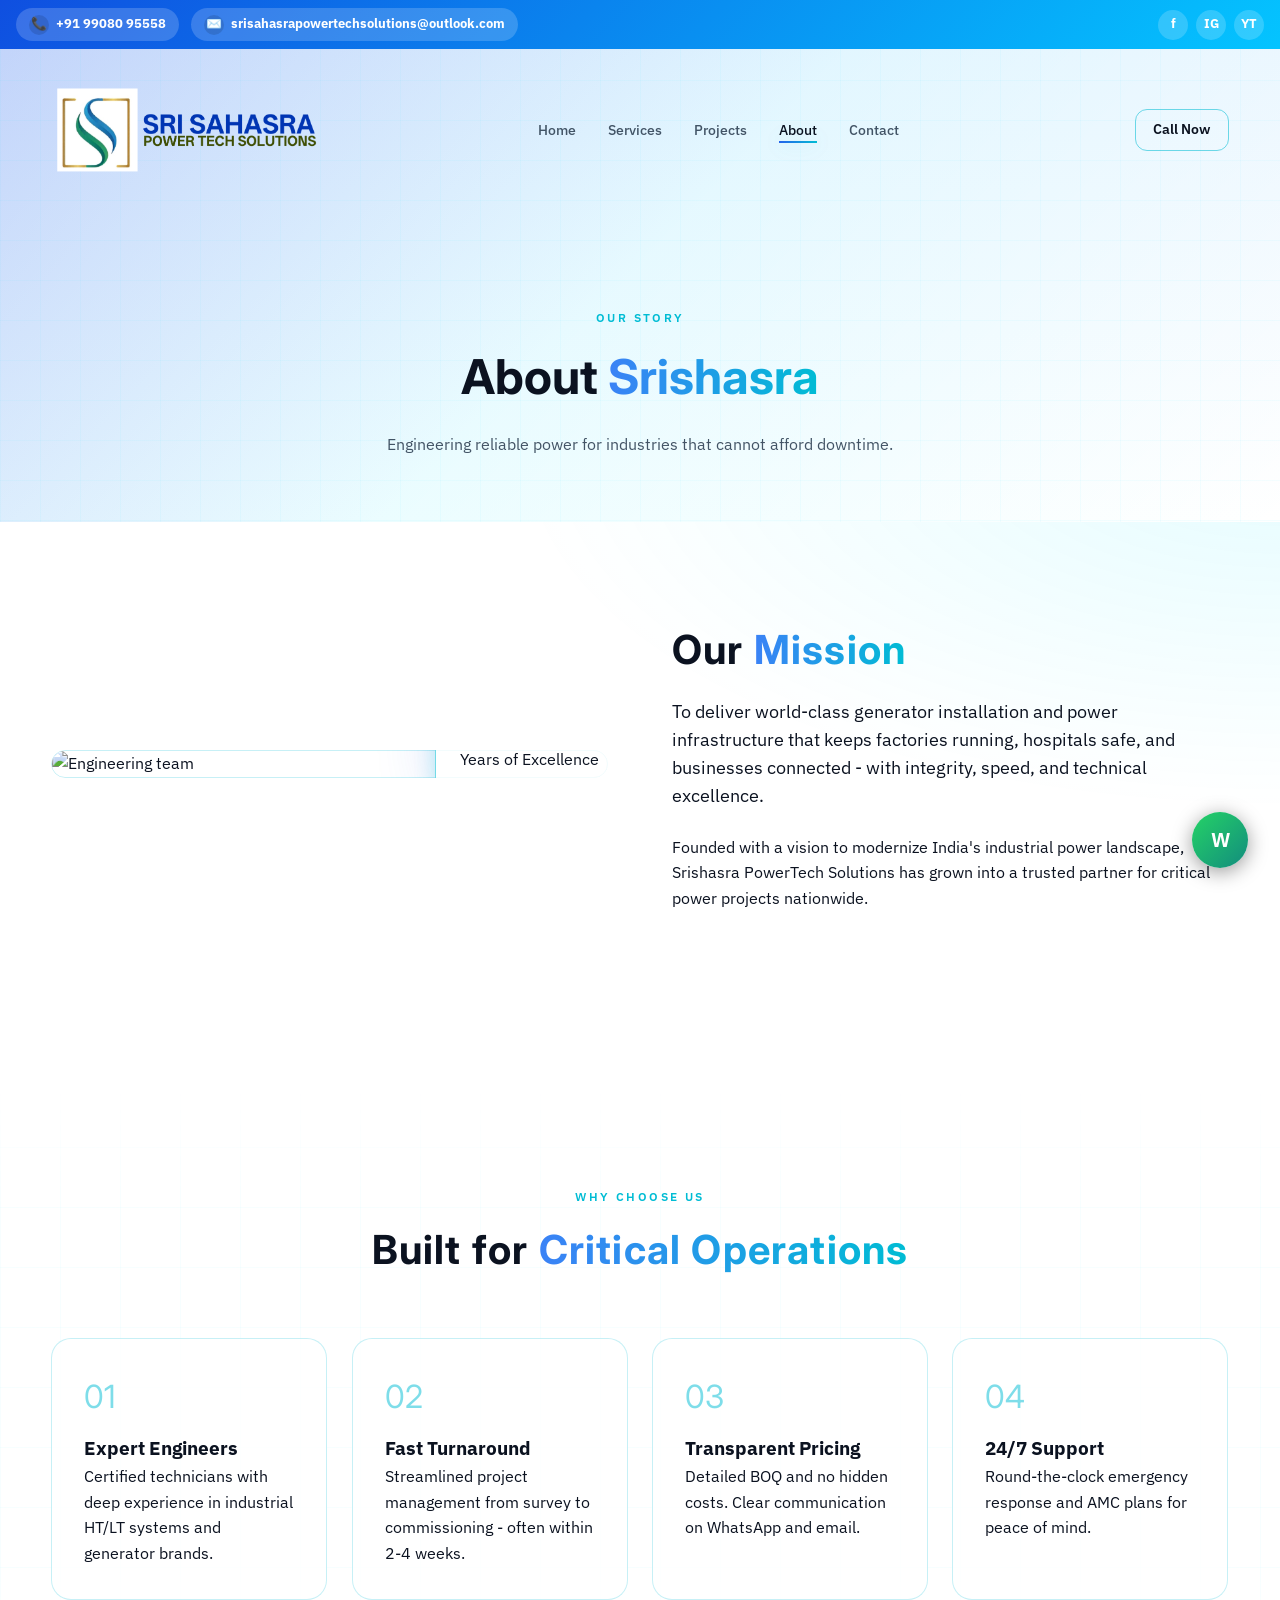
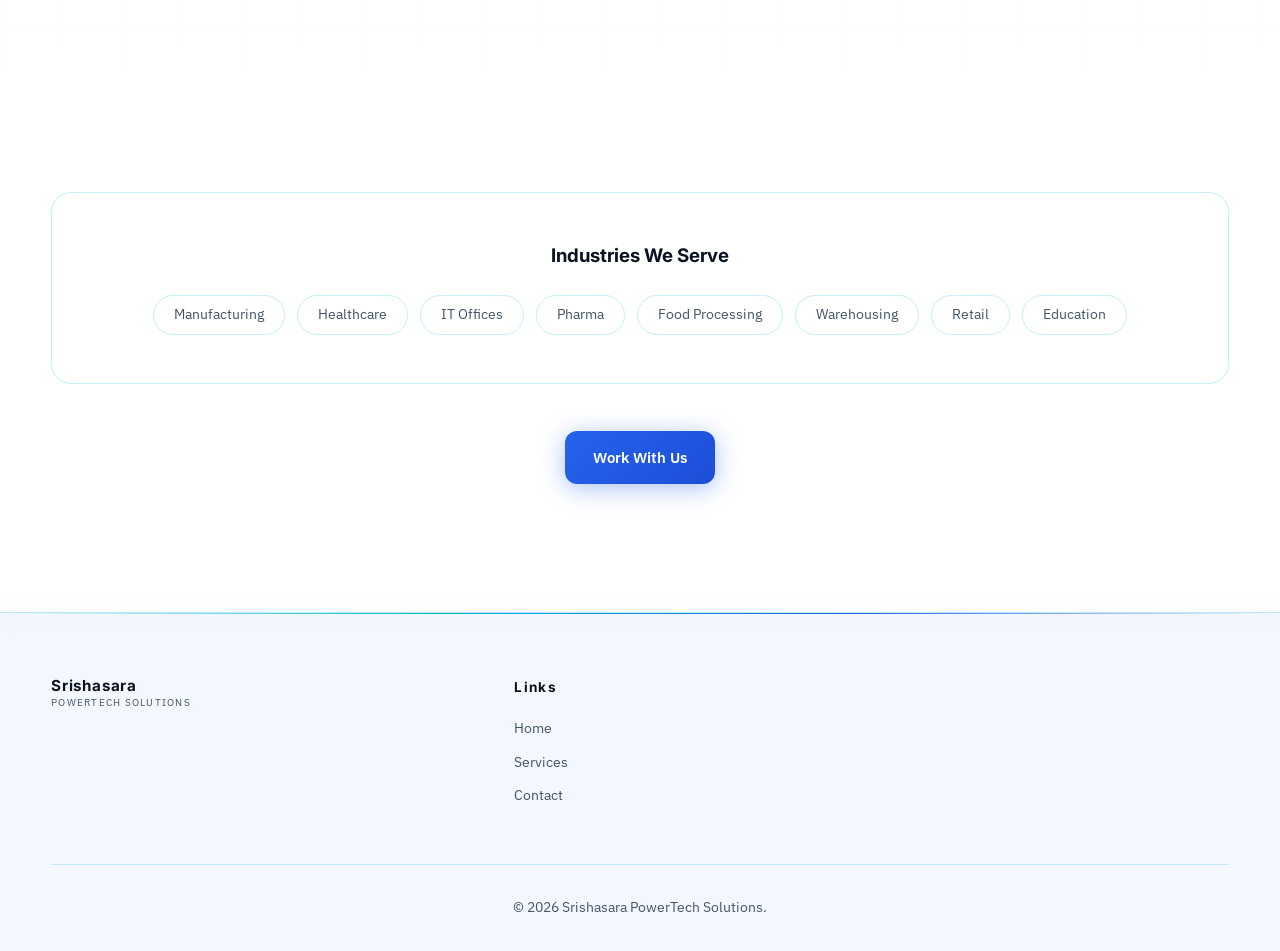
==== about.html @ 2b1eb5b2 "Add files via upload" ====
<!DOCTYPE html>
<html lang="en">
<head>
  <meta charset="UTF-8">
  <meta name="viewport" content="width=device-width, initial-scale=1.0">
  <meta name="description" content="About Srishasra PowerTech Solutions - mission, values, and 3+ years of industrial power expertise.">
  <title>About | Srishasra PowerTech Solutions</title>
  <link rel="preconnect" href="https://fonts.googleapis.com">
  <link rel="preconnect" href="https://fonts.gstatic.com" crossorigin>
  <link href="https://fonts.googleapis.com/css2?family=IBM+Plex+Sans:wght@300;400;500;600;700&family=Inter:wght@400;500;600;700;800&display=swap" rel="stylesheet">
  <link rel="stylesheet" href="css/styles.css?v=16">
</head>
<body>
  <div class="cursor-glow" aria-hidden="true"></div>
  <header class="header" id="header">
    <div class="header-top">
      <div class="header-top__contact">
        <a href="tel:+919908095558" class="header-top__pill"><span>📞</span>+91 99080 95558</a>
        <a href="mailto:srisahasrapowertechsolutions@outlook.com" class="header-top__pill"><span>✉️</span>srisahasrapowertechsolutions@outlook.com</a>
      </div>
      <div class="header-top__social">
        <a href="https://www.facebook.com/" target="_blank" rel="noopener" class="header-top__social-link">f</a>
        <a href="https://www.instagram.com/" target="_blank" rel="noopener" class="header-top__social-link">IG</a>
        <a href="https://www.youtube.com/" target="_blank" rel="noopener" class="header-top__social-link">YT</a>
      </div>
    </div>
    <div class="container header__inner">
      <a href="index.html" class="logo logo--animated" aria-label="Sri Sahasra Power Tech Solutions">
        <span class="logo__glow-ring" aria-hidden="true"></span>
        <span class="logo__shine" aria-hidden="true"></span>
        <img src="asserts/logo1.png" alt="Sri Sahasra Power Tech Solutions" class="logo__brand-img" width="520" height="150">
      </a>
      <nav class="nav" id="nav">
        <ul class="nav__list">
          <li><a href="index.html" class="nav__link">Home</a></li>
          <li><a href="services.html" class="nav__link">Services</a></li>
          <li><a href="projects.html" class="nav__link">Projects</a></li>
          <li><a href="about.html" class="nav__link active">About</a></li>
          <li><a href="contact.html" class="nav__link">Contact</a></li>
        </ul>
      </nav>
      <a href="tel:+919908095558" class="btn btn--sm btn--outline header__cta">Call Now</a>
      <button class="hamburger" id="hamburger" aria-label="Toggle menu"><span></span><span></span><span></span></button>
    </div>
  </header>

  <main>
    <section class="page-hero">
      <div class="page-hero__bg"></div>
      <div class="container page-hero__content">
        <span class="section__label reveal-up">Our Story</span>
        <h1 class="page-hero__title reveal-up">About <span class="gradient-text">Srishasra</span></h1>
        <p class="page-hero__desc reveal-up">Engineering reliable power for industries that cannot afford downtime.</p>
      </div>
    </section>

    <section class="section">
      <div class="container about-split">
        <div class="about-split__visual reveal-left">
          <img src="https://images.unsplash.com/photo-1581092160562-40aa08e78837?w=900&q=80" alt="Engineering team" loading="lazy">
          <div class="about-split__badge"><span class="about-split__badge-num">3+</span><span>Years of Excellence</span></div>
        </div>
        <div class="about-split__content reveal-right">
          <h2 class="section__title">Our <span class="gradient-text">Mission</span></h2>
          <p class="about-split__mission">To deliver world-class generator installation and power infrastructure that keeps factories running, hospitals safe, and businesses connected - with integrity, speed, and technical excellence.</p>
          <p>Founded with a vision to modernize India's industrial power landscape, Srishasra PowerTech Solutions has grown into a trusted partner for critical power projects nationwide.</p>
        </div>
      </div>
    </section>

    <section class="section section--why">
      <div class="section__grid-bg" aria-hidden="true"></div>
      <div class="container">
        <div class="section__header reveal-up">
          <span class="section__label">Why Choose Us</span>
          <h2 class="section__title">Built for <span class="gradient-text">Critical Operations</span></h2>
        </div>
        <div class="why-grid">
          <div class="why-card reveal-up"><span class="why-card__num">01</span><h3>Expert Engineers</h3><p>Certified technicians with deep experience in industrial HT/LT systems and generator brands.</p></div>
          <div class="why-card reveal-up"><span class="why-card__num">02</span><h3>Fast Turnaround</h3><p>Streamlined project management from survey to commissioning - often within 2-4 weeks.</p></div>
          <div class="why-card reveal-up"><span class="why-card__num">03</span><h3>Transparent Pricing</h3><p>Detailed BOQ and no hidden costs. Clear communication on WhatsApp and email.</p></div>
          <div class="why-card reveal-up"><span class="why-card__num">04</span><h3>24/7 Support</h3><p>Round-the-clock emergency response and AMC plans for peace of mind.</p></div>
        </div>
      </div>
    </section>

    <!-- <section class="section section--timeline">
      <div class="container">
        <div class="section__header reveal-up">
          <span class="section__label">Journey</span>
          <h2 class="section__title">Our <span class="gradient-text">Timeline</span></h2>
        </div>
        <div class="timeline">
          <div class="timeline__item reveal-up"><span class="timeline__year">2011</span><p>Company founded - first industrial generator installations in South India.</p></div>
          <div class="timeline__item reveal-up"><span class="timeline__year">2016</span><p>Expanded to hospital and healthcare critical power specialization.</p></div>
          <div class="timeline__item reveal-up"><span class="timeline__year">2020</span><p>15+ projects milestone. Launched 24/7 emergency power division.</p></div>
          <div class="timeline__item reveal-up"><span class="timeline__year">2026</span><p>Pan-India operations serving factories, hospitals, offices, and data centers.</p></div>
        </div>
      </div>
    </section> -->

    <section class="section">
      <div class="container">
        <div class="industries reveal-up">
          <h3>Industries We Serve</h3>
          <div class="industries__tags">
            <span>Manufacturing</span><span>Healthcare</span><span>IT Offices</span><span>Pharma</span><span>Food Processing</span><span>Warehousing</span><span>Retail</span><span>Education</span>
          </div>
        </div>
        <div class="section__cta reveal-up">
          <a href="contact.html" class="btn btn--primary">Work With Us</a>
        </div>
      </div>
    </section>
  </main>

  <footer class="footer">
    <div class="footer__glow" aria-hidden="true"></div>
    <div class="container">
      <div class="footer__grid">
        <div class="footer__brand"><a href="index.html" class="logo logo--footer"><span class="logo__text"><strong>Srishasara</strong><small>PowerTech Solutions</small></span></a></div>
        <div class="footer__col"><h4>Links</h4><ul><li><a href="index.html">Home</a></li><li><a href="services.html">Services</a></li><li><a href="contact.html">Contact</a></li></ul></div>
      </div>
      <div class="footer__bottom"><p>&copy; 2026 Srishasara PowerTech Solutions.</p></div>
    </div>
  </footer>
  <a href="https://wa.me/919908095558" class="fab fab--whatsapp" target="_blank" rel="noopener" aria-label="WhatsApp">W</a>
  <script src="https://cdnjs.cloudflare.com/ajax/libs/gsap/3.12.5/gsap.min.js"></script>
  <script src="https://cdnjs.cloudflare.com/ajax/libs/gsap/3.12.5/ScrollTrigger.min.js"></script>
  <script src="js/main.js?v=10"></script>
</body>
</html>
---- css/styles.css ----
/* Srishasara PowerTech Solutions — Premium Futuristic Theme */

:root {
  --bg-deep: #ffffff;
  --bg-primary: #f4f7ff;
  --bg-card: rgba(255, 255, 255, 0.78);
  --bg-card-hover: rgba(255, 255, 255, 0.98);
  --navy: #eef2ff;
  --electric: #2563eb;
  --electric-bright: #3b82f6;
  --cyan: #00bcd4;
  --cyan-dim: rgba(0, 188, 212, 0.35);
  --neon-glow: 0 0 20px rgba(0, 188, 212, 0.25), 0 0 60px rgba(37, 99, 235, 0.18);
  --text: #0b1220;
  --text-muted: #425466;
  --metallic: #475569;
  --border: rgba(0, 188, 212, 0.22);
  --border-hover: rgba(0, 188, 212, 0.55);
  --gradient-hero: linear-gradient(135deg, rgba(37, 99, 235, 0.25) 0%, rgba(0, 229, 255, 0.08) 50%, transparent 100%);
  --font-heading: 'Inter', sans-serif;
  --font-body: 'IBM Plex Sans', sans-serif;
  --header-h: 160px;
  --header-total-h: 240px;
  --radius: 12px;
  --radius-lg: 20px;
  --transition: 0.35s cubic-bezier(0.4, 0, 0.2, 1);
  --container: min(1200px, 92vw);
}

*, *::before, *::after { box-sizing: border-box; margin: 0; padding: 0; }

html {
  scroll-behavior: smooth;
  scroll-padding-top: calc(var(--header-total-h) + 0.5rem);
  -webkit-text-size-adjust: 100%;
}

body {
  font-family: var(--font-body);
  background: var(--bg-deep);
  color: var(--text);
  line-height: 1.6;
  overflow-x: hidden;
  -webkit-font-smoothing: antialiased;
  padding-left: env(safe-area-inset-left);
  padding-right: env(safe-area-inset-right);
}

body::before {
  content: '';
  position: fixed;
  inset: 0;
  background:
    radial-gradient(ellipse 80% 50% at 50% -20%, rgba(37, 99, 235, 0.2), transparent),
    radial-gradient(ellipse 60% 40% at 100% 50%, rgba(0, 229, 255, 0.1), transparent);
  pointer-events: none;
  z-index: 0;
}

img { max-width: 100%; height: auto; display: block; }
a { color: var(--cyan); text-decoration: none; transition: color var(--transition); }
a:hover { color: var(--text); }
ul { list-style: none; }

.container {
  width: var(--container);
  margin-inline: auto;
  position: relative;
  z-index: 1;
}

.gradient-text {
  background: linear-gradient(90deg, var(--electric-bright), var(--cyan));
  -webkit-background-clip: text;
  -webkit-text-fill-color: transparent;
  background-clip: text;
}

/* Buttons */
.btn {
  display: inline-flex;
  align-items: center;
  justify-content: center;
  gap: 0.5rem;
  padding: 0.9rem 1.75rem;
  font-family: var(--font-body);
  font-weight: 600;
  font-size: 0.95rem;
  border-radius: var(--radius);
  border: none;
  cursor: pointer;
  transition: transform var(--transition), box-shadow var(--transition), background var(--transition);
}

.btn--primary {
  background: linear-gradient(135deg, var(--electric), #1d4ed8);
  color: #fff;
  box-shadow: 0 4px 24px rgba(37, 99, 235, 0.4);
}

.btn--primary:hover {
  transform: translateY(-2px);
  box-shadow: 0 8px 32px rgba(37, 99, 235, 0.55), 0 0 20px rgba(0, 229, 255, 0.2);
  color: #fff;
}

.btn--outline {
  background: transparent;
  color: var(--text);
  border: 1px solid var(--border-hover);
}

.btn--outline:hover {
  background: rgba(0, 229, 255, 0.08);
  border-color: var(--cyan);
  color: var(--cyan);
}

.btn--whatsapp {
  background: linear-gradient(135deg, #25d366, #128c7e);
  color: #fff;
}

.btn--whatsapp:hover { transform: translateY(-2px); color: #fff; box-shadow: 0 8px 28px rgba(37, 211, 102, 0.35); }

.btn--sm { padding: 0.55rem 1.1rem; font-size: 0.85rem; }
.btn--full { width: 100%; }

/* Header */
.header {
  position: fixed;
  top: 0;
  left: 0;
  right: 0;
  z-index: 1000;
  width: 100%;
  height: auto;
  min-height: var(--header-h);
  background: transparent;
  backdrop-filter: none;
  border-bottom: none;
  transition: background var(--transition), backdrop-filter var(--transition), box-shadow var(--transition), border-color var(--transition);
}

.header.scrolled {
  background: rgba(255, 255, 255, 0.88);
  backdrop-filter: blur(20px);
  border-bottom: 1px solid rgba(2, 6, 23, 0.08);
  box-shadow: 0 16px 45px rgba(2, 6, 23, 0.10);
}

.header__inner {
  display: flex;
  align-items: center;
  justify-content: space-between;
  height: 100%;
}

.logo {
  display: flex;
  align-items: center;
  gap: 0.75rem;
  color: var(--text);
}

.logo:hover { color: var(--text); }

.header .logo {
  gap: 0;
  flex-shrink: 0;
}

.logo--animated {
  position: relative;
  display: inline-flex;
  align-items: center;
  overflow: visible;
  text-decoration: none;
}

.logo__brand-img {
  position: relative;
  z-index: 2;
  display: block;
  height: 150px;
  width: auto;
  max-width: min(520px, 62vw);
  object-fit: contain;
  transform-origin: left center;
  will-change: transform, opacity, filter;
  transition: transform 0.35s ease, filter 0.35s ease;
}

.logo__glow-ring {
  position: absolute;
  left: 14px;
  top: 50%;
  width: 118px;
  height: 118px;
  transform: translateY(-50%);
  border-radius: 12px;
  background: radial-gradient(circle, rgba(0, 229, 255, 0.22), transparent 70%);
  opacity: 0;
  z-index: 0;
  animation: logo-glow-pulse 3s ease-in-out 1s infinite;
}

.logo__shine {
  position: absolute;
  inset: 0;
  z-index: 3;
  background: linear-gradient(
    105deg,
    transparent 35%,
    rgba(255, 255, 255, 0.45) 50%,
    transparent 65%
  );
  transform: translateX(-130%);
  pointer-events: none;
  mix-blend-mode: screen;
  animation: logo-shine-sweep 4.5s ease-in-out 1.4s infinite;
}

.logo--animated:hover .logo__brand-img {
  transform: scale(1.03);
  filter: drop-shadow(0 0 14px rgba(0, 229, 255, 0.35));
}

.logo--animated.logo--entered .logo__glow-ring {
  opacity: 1;
}

@keyframes logo-glow-pulse {
  0%, 100% { opacity: 0.35; transform: translateY(-50%) scale(1); }
  50% { opacity: 0.75; transform: translateY(-50%) scale(1.08); }
}

@keyframes logo-shine-sweep {
  0%, 72%, 100% { transform: translateX(-130%); opacity: 0; }
  10% { opacity: 1; }
  38% { transform: translateX(130%); opacity: 0; }
}

@media (prefers-reduced-motion: reduce) {
  .logo__glow-ring,
  .logo__shine { animation: none; }
  .logo--animated:hover .logo__brand-img { transform: none; }
}


.logo__text {
  display: flex;
  flex-direction: column;
  line-height: 1.2;
}

.logo__text strong {
  font-family: var(--font-heading);
  font-size: 0.95rem;
  letter-spacing: 0.05em;
}

.logo__text small {
  font-size: 0.65rem;
  color: var(--text-muted);
  letter-spacing: 0.12em;
  text-transform: uppercase;
}

.nav__list {
  display: flex;
  gap: 2rem;
}

.nav__link {
  color: var(--text-muted);
  font-size: 0.9rem;
  font-weight: 500;
  position: relative;
  padding: 0.25rem 0;
}

.nav__link::after {
  content: '';
  position: absolute;
  bottom: 0;
  left: 0;
  width: 0;
  height: 2px;
  background: linear-gradient(90deg, var(--electric), var(--cyan));
  transition: width var(--transition);
  box-shadow: var(--neon-glow);
}

.nav__link:hover,
.nav__link.active { color: var(--text); }

.nav__link:hover::after,
.nav__link.active::after { width: 100%; }

.header-top {
  display: flex;
  align-items: center;
  justify-content: space-between;
  flex-wrap: wrap;
  gap: 0.5rem;
  padding: 0.5rem 1rem;
  margin-bottom: 0.35rem;
  background: linear-gradient(135deg, #0f4fe0, #04c4ff);
  color: #fff;
}

.header-top__contact {
  display: flex;
  flex-wrap: wrap;
  gap: 0.75rem;
}

.header-top__pill {
  display: inline-flex;
  align-items: center;
  gap: 0.45rem;
  padding: 0.4rem 0.8rem;
  border-radius: 999px;
  background: rgba(255, 255, 255, 0.18);
  color: #fff;
  font-size: 0.8rem;
  font-weight: 700;
  text-decoration: none;
}

.header-top__pill:hover {
  background: rgba(255, 255, 255, 0.28);
}

.header-top__pill span {
  display: inline-flex;
  width: 20px;
  height: 20px;
  align-items: center;
  justify-content: center;
  border-radius: 50%;
  background: rgba(0, 0, 0, 0.12);
}

.header-top__social {
  display: flex;
  align-items: center;
  gap: 0.5rem;
}

.header-top__social-link {
  width: 30px;
  height: 30px;
  display: inline-flex;
  align-items: center;
  justify-content: center;
  border-radius: 50%;
  background: rgba(255, 255, 255, 0.18);
  color: #fff;
  font-size: 0.8rem;
  font-weight: 700;
  text-decoration: none;
  transition: background var(--transition), transform var(--transition);
}

.header-top__social-link:hover {
  background: rgba(0, 0, 0, 0.18);
  transform: translateY(-1px);
}

.header__cta { margin-left: 1rem; }

.hamburger {
  display: none;
  flex-direction: column;
  gap: 6px;
  background: none;
  border: none;
  cursor: pointer;
  padding: 8px;
  z-index: 1001;
}

.hamburger span {
  display: block;
  width: 26px;
  height: 2px;
  background: var(--cyan);
  transition: transform var(--transition), opacity var(--transition);
  box-shadow: 0 0 6px var(--cyan-dim);
}

.hamburger.active span:nth-child(1) { transform: translateY(8px) rotate(45deg); }
.hamburger.active span:nth-child(2) { opacity: 0; }
.hamburger.active span:nth-child(3) { transform: translateY(-8px) rotate(-45deg); }

/* Hero */
.hero {
  position: relative;
  min-height: 100vh;
  display: flex;
  align-items: center;
  padding: calc(var(--header-total-h) + 1.5rem) 0 4rem;
  overflow: hidden;
}

/* Auto-scrolling background slides */
.hero__bg-slider {
  position: absolute;
  inset: 0;
  z-index: 0;
}

.hero__bg-slide {
  position: absolute;
  inset: 0;
  z-index: 0;
  opacity: 0;
  transform: scale(1.05);
  transition: opacity 1s ease, transform 5s ease;
  pointer-events: none;
}

.hero__bg-slide__img {
  width: 100%;
  height: 100%;
  object-fit: cover;
  display: block;
  filter: grayscale(12%) contrast(0.95) saturate(0.92);
}

.hero__bg-slide.is-active {
  opacity: 1;
  z-index: 1;
  transform: scale(1);
}

.hero__overlay {
  position: absolute;
  inset: 0;
  z-index: 1;
  background:
    linear-gradient(105deg, rgba(4, 8, 14, 0.88) 0%, rgba(4, 8, 14, 0.65) 50%, rgba(4, 8, 14, 0.75) 100%),
    linear-gradient(to top, rgba(4, 8, 14, 0.85), transparent 40%);
  pointer-events: none;
}

.hero__grid {
  position: absolute;
  inset: 0;
  width: 100%;
  height: 100%;
  opacity: 0.35;
  z-index: 2;
}

.hero__particles {
  position: absolute;
  inset: 0;
  z-index: 2;
  pointer-events: none;
}

.hero__particle {
  position: absolute;
  width: 4px;
  height: 4px;
  background: var(--cyan);
  border-radius: 50%;
  box-shadow: 0 0 10px var(--cyan);
  opacity: 0.6;
}

.hero__glow {
  position: absolute;
  border-radius: 50%;
  filter: blur(100px);
  z-index: 2;
  pointer-events: none;
}

.hero__glow--1 {
  width: 500px;
  height: 500px;
  top: -10%;
  right: -5%;
  background: rgba(37, 99, 235, 0.25);
}

.hero__glow--2 {
  width: 400px;
  height: 400px;
  bottom: 10%;
  left: -10%;
  background: rgba(0, 229, 255, 0.12);
}

.hero__content {
  position: relative;
  z-index: 5;
  width: 100%;
  max-width: 640px;
  display: flex;
  flex-direction: column;
  align-items: flex-start;
  gap: 1.5rem;
  padding: 1.75rem 2rem;
  border-radius: 16px;
  background: linear-gradient(135deg, rgba(2, 6, 14, 0.82), rgba(4, 10, 22, 0.68));
  border: 1px solid rgba(255, 255, 255, 0.08);
  box-shadow: 0 12px 40px rgba(0, 0, 0, 0.35);
}

.hero__badge {
  display: inline-block;
  max-width: 100%;
  padding: 0.45rem 1rem;
  font-size: 0.75rem;
  font-weight: 600;
  letter-spacing: 0.12em;
  text-transform: uppercase;
  color: var(--cyan);
  border: 1px solid var(--border);
  border-radius: 100px;
  margin: 0;
  background: rgba(0, 229, 255, 0.08);
  line-height: 1.4;
  word-break: break-word;
}

.hero__title {
  font-family: var(--font-heading);
  font-size: clamp(2rem, 5vw, 3.25rem);
  font-weight: 700;
  line-height: 1.3;
  margin: 0;
  letter-spacing: 0.02em;
  color: #f8fbff;
  text-shadow: 0 8px 28px rgba(0, 0, 0, 0.32);
}

.hero__title .line {
  display: block;
  margin-bottom: 0.35rem;
}

.hero__title .line:last-child {
  margin-bottom: 0;
}

.hero__subtitle {
  font-size: 1.05rem;
  color: rgba(240, 244, 252, 0.88);
  max-width: 520px;
  margin: 0;
  line-height: 1.65;
}

.hero__actions {
  display: flex;
  flex-wrap: wrap;
  gap: 1rem;
  margin: 0;
  width: 100%;
}

.hero__actions .btn {
  min-height: 44px;
}

.hero__stats {
  display: flex;
  gap: 2rem;
  flex-wrap: wrap;
  width: 100%;
}

.stat-pill {
  text-align: left;
}

.stat-pill strong {
  display: block;
  font-family: var(--font-heading);
  font-size: 1.5rem;
  color: var(--cyan);
}

.stat-pill span {
  font-size: 0.8rem;
  color: var(--text-muted);
}

.scroll-indicator {
  position: absolute;
  bottom: 2rem;
  left: 50%;
  transform: translateX(-50%);
  display: flex;
  flex-direction: column;
  align-items: center;
  gap: 0.5rem;
  color: var(--text-muted);
  font-size: 0.7rem;
  letter-spacing: 0.2em;
  text-transform: uppercase;
  z-index: 5;
}

.scroll-indicator__line {
  width: 1px;
  height: 48px;
  background: linear-gradient(to bottom, var(--cyan), transparent);
  animation: scroll-line 2s ease-in-out infinite;
}

@keyframes scroll-line {
  0%, 100% { transform: scaleY(0.3); opacity: 0.5; }
  50% { transform: scaleY(1); opacity: 1; }
}

/* Sections */
.section {
  padding: 6rem 0;
  position: relative;
}

.section__grid-bg {
  position: absolute;
  inset: 0;
  background-image:
    linear-gradient(rgba(0, 229, 255, 0.03) 1px, transparent 1px),
    linear-gradient(90deg, rgba(0, 229, 255, 0.03) 1px, transparent 1px);
  background-size: 60px 60px;
  mask-image: linear-gradient(to bottom, transparent, black 20%, black 80%, transparent);
  pointer-events: none;
}

.section__header {
  text-align: center;
  max-width: 640px;
  margin: 0 auto 3.5rem;
}

/* Clients marquee */
.clients-marquee-wrap { margin: 2rem 0 3rem; }
.clients-marquee {
  overflow: hidden;
  width: 100%;
  background: transparent;
  padding: 0.5rem 0;
}
.clients-track {
  display: flex;
  gap: 1.25rem;
  align-items: center;
  white-space: nowrap;
  animation: marquee 18s linear infinite;
}
.client-item {
  flex: 0 0 auto;
  padding: 0.6rem 1rem;
  background: rgba(255,255,255,0.03);
  border: 1px solid rgba(255,255,255,0.04);
  color: var(--text);
  font-weight: 600;
  border-radius: 8px;
  box-shadow: 0 6px 18px rgba(0,0,0,0.25);
  min-width: 160px;
  text-align: center;
}

@keyframes marquee {
  0% { transform: translateX(0); }
  100% { transform: translateX(-50%); }
}

.clients-marquee:hover .clients-track { animation-play-state: paused; }

/* Full-width Clients band (logo style) */
.clients-band {
  width: 100%;
  background: linear-gradient(180deg, rgba(244,247,255,1), rgba(255,255,255,1));
  padding: 2rem 0.5rem;
  box-shadow: inset 0 1px 0 rgba(0,0,0,0.03);
}
.clients-band__inner {
  max-width: var(--container);
  margin: 0 auto;
  display: flex;
  flex-direction: column;
  gap: 1rem;
  align-items: center;
}
.clients-band__label {
  color: rgba(2, 6, 23, 0.45);
  letter-spacing: 0.6em;
  font-size: 0.75rem;
  text-transform: uppercase;
}
.clients-band__track {
  display: flex;
  gap: 2.25rem;
  align-items: center;
  width: 100%;
  justify-content: center;
  flex-wrap: nowrap;
  overflow: hidden;
  position: relative;
}
.client-logo {
  color: rgba(2, 6, 23, 0.75);
  font-weight: 800;
  font-size: 1.25rem;
  white-space: nowrap;
  opacity: 0.85;
  padding: 0.2rem 0.6rem;
}

/* Scroll effect: move track left continuously */
.clients-band__track::before { content: ''; position: absolute; inset: 0; pointer-events: none; }
.clients-band__track { animation: clients-scroll 24s linear infinite; }
@keyframes clients-scroll { 0% { transform: translateX(0); } 100% { transform: translateX(-30%); } }

@media (max-width: 768px) {
  .clients-band__track { animation: none; justify-content: center; gap: 1rem; }
  .client-logo { font-size: 1rem; }
}

.section__label {
  display: inline-block;
  font-size: 0.75rem;
  font-weight: 600;
  letter-spacing: 0.2em;
  text-transform: uppercase;
  color: var(--cyan);
  margin-bottom: 0.75rem;
}

.section__title {
  font-family: var(--font-heading);
  font-size: clamp(1.75rem, 4vw, 2.5rem);
  font-weight: 700;
  margin-bottom: 1rem;
  letter-spacing: 0.03em;
}

.section__desc {
  color: var(--text-muted);
}

.section__cta {
  text-align: center;
  margin-top: 3rem;
  display: flex;
  gap: 1rem;
  justify-content: center;
  flex-wrap: wrap;
}

/* Project cards (home) */
.projects-preview {
  display: grid;
  grid-template-columns: repeat(auto-fit, minmax(300px, 1fr));
  gap: 1.5rem;
  margin-bottom: 4rem;
}

.project-card {
  background: var(--bg-card);
  border: 1px solid var(--border);
  border-radius: var(--radius-lg);
  overflow: hidden;
  transition: transform var(--transition), border-color var(--transition), box-shadow var(--transition);
}

.project-card:hover {
  transform: translateY(-8px);
  border-color: var(--border-hover);
  box-shadow: var(--neon-glow);
}

.project-card__media {
  position: relative;
  aspect-ratio: 16/10;
  overflow: hidden;
}

.project-card__media img {
  width: 100%;
  height: 100%;
  object-fit: cover;
  transition: transform 0.6s ease;
}

.project-card:hover .project-card__media img { transform: scale(1.08); }

.project-card__tag {
  position: absolute;
  top: 1rem;
  left: 1rem;
  padding: 0.35rem 0.85rem;
  font-size: 0.7rem;
  font-weight: 600;
  text-transform: uppercase;
  letter-spacing: 0.1em;
  background: rgba(3, 5, 8, 0.8);
  border: 1px solid var(--cyan-dim);
  border-radius: 100px;
  color: var(--cyan);
}

.project-card__body {
  padding: 1.5rem;
}

.project-card__body h3 {
  font-family: var(--font-heading);
  font-size: 1.1rem;
  margin-bottom: 0.5rem;
}

.project-card__body p {
  font-size: 0.9rem;
  color: var(--text-muted);
  margin-bottom: 1rem;
}

.link-arrow {
  font-size: 0.85rem;
  font-weight: 600;
  color: var(--cyan);
}

/* Counters */
.counters {
  display: grid;
  grid-template-columns: repeat(3, 1fr);
  gap: 2rem;
  padding: 2.5rem;
  background: var(--bg-card);
  border: 1px solid var(--border);
  border-radius: var(--radius-lg);
  margin-bottom: 2rem;
}

.counters--page { margin-bottom: 4rem; }

.counter-item {
  text-align: center;
}

.counter-item__num {
  display: block;
  font-family: var(--font-heading);
  font-size: clamp(2rem, 4vw, 3rem);
  font-weight: 700;
  color: var(--cyan);
  text-shadow: 0 0 30px rgba(0, 229, 255, 0.4);
}

.counter-item__label {
  font-size: 0.85rem;
  color: var(--text-muted);
}

/* About split */
.about-split {
  display: grid;
  grid-template-columns: 1fr 1fr;
  gap: 4rem;
  align-items: center;
  margin-bottom: 5rem;
}

.about-split__visual {
  position: relative;
  overflow: hidden;
  border-radius: var(--radius-lg);
}

.about-split__visual img {
  border-radius: var(--radius-lg);
  border: 1px solid var(--border);
}

.about-split__badge {
  position: absolute;
  bottom: -1rem;
  right: -1rem;
  padding: 1.25rem 1.5rem;
  background: var(--bg-card);
  border: 1px solid var(--border-hover);
  border-radius: var(--radius);
  box-shadow: var(--neon-glow);
  text-align: center;
}

.about-split__badge-num {
  display: block;
  font-family: var(--font-heading);
  font-size: 2rem;
  color: var(--cyan);
}

.about-split__mission {
  font-size: 1.1rem;
  margin-bottom: 1.5rem;
  color: var(--text);
}

.feature-list { margin: 2rem 0; }

.feature-list__item {
  display: flex;
  gap: 1rem;
  padding: 1rem 0;
  border-bottom: 1px solid var(--border);
}

.feature-list__icon {
  flex-shrink: 0;
  display: block;
  width: 44px;
  height: 44px;
  border-radius: var(--radius);
  background-color: rgba(0, 229, 255, 0.08);
  background-repeat: no-repeat;
  background-position: center;
  background-size: 22px 22px;
  border: 1px solid var(--border);
  font-size: 0;
  line-height: 0;
  overflow: hidden;
  text-indent: -9999px;
}

.feature-list__icon--bolt {
  background-image: url("data:image/svg+xml,%3Csvg xmlns='http://www.w3.org/2000/svg' viewBox='0 0 24 24' fill='none' stroke='%2300e5ff' stroke-width='1.5'%3E%3Cpath d='M13 2 3 14h8l-1 8 10-12h-8l1-8z'/%3E%3C/svg%3E");
}

.feature-list__icon--tool {
  background-image: url("data:image/svg+xml,%3Csvg xmlns='http://www.w3.org/2000/svg' viewBox='0 0 24 24' fill='none' stroke='%2300e5ff' stroke-width='1.5'%3E%3Cpath d='M14.7 6.3a4 4 0 0 0-5.4 5.4l-6.2 6.2a2 2 0 1 0 2.8 2.8l6.2-6.2a4 4 0 0 0 5.4-5.4L16 4l-1.3 2.3z'/%3E%3C/svg%3E");
}

.feature-list__icon--shield {
  background-image: url("data:image/svg+xml,%3Csvg xmlns='http://www.w3.org/2000/svg' viewBox='0 0 24 24' fill='none' stroke='%2300e5ff' stroke-width='1.5'%3E%3Cpath d='M12 22s8-4 8-10V5l-8-3-8 3v7c0 6 8 10 8 10z'/%3E%3C/svg%3E");
}

.feature-list__item strong {
  display: block;
  margin-bottom: 0.25rem;
}

.feature-list__item p {
  font-size: 0.9rem;
  color: var(--text-muted);
}

/* Testimonials */
.testimonials-wrap { padding-top: 2rem; }

.testimonials-grid {
  display: grid;
  grid-template-columns: repeat(auto-fit, minmax(280px, 1fr));
  gap: 1.5rem;
}

.testimonial-card {
  padding: 2rem;
  background: rgba(255, 255, 255, 0.04);
  backdrop-filter: blur(12px);
  border: 1px solid var(--border);
  border-radius: var(--radius-lg);
  transition: border-color var(--transition), transform var(--transition);
}

.testimonial-card:hover {
  border-color: var(--border-hover);
  transform: translateY(-4px);
}

.testimonial-card__stars {
  color: #fbbf24;
  font-size: 0.9rem;
  margin-bottom: 1rem;
  letter-spacing: 2px;
}

.testimonial-card p {
  font-size: 0.95rem;
  color: var(--text-muted);
  margin-bottom: 1.5rem;
  font-style: italic;
}

.testimonial-card footer {
  display: flex;
  align-items: center;
  gap: 1rem;
}

.testimonial-card__avatar {
  width: 48px;
  height: 48px;
  border-radius: 50%;
  object-fit: cover;
  border: 2px solid var(--cyan-dim);
}

.testimonial-card cite {
  display: block;
  font-style: normal;
  font-weight: 600;
  font-size: 0.9rem;
}

.testimonial-card footer span {
  font-size: 0.8rem;
  color: var(--metallic);
}

/* Contact */
.contact-grid {
  display: grid;
  grid-template-columns: 1fr 1.1fr;
  gap: 3rem;
  align-items: start;
}

.contact-details { margin: 2rem 0; }

.contact-details li {
  display: flex;
  gap: 1rem;
  padding: 1rem 0;
  border-bottom: 1px solid var(--border);
}

.contact-details__icon {
  flex-shrink: 0;
  display: block;
  width: 40px;
  height: 40px;
  border-radius: var(--radius);
  background-color: rgba(0, 229, 255, 0.08);
  background-repeat: no-repeat;
  background-position: center;
  background-size: 20px 20px;
  border: 1px solid var(--border);
  font-size: 0;
  line-height: 0;
  overflow: hidden;
  text-indent: -9999px;
}

.contact-details__icon--phone {
  background-image: url("data:image/svg+xml,%3Csvg xmlns='http://www.w3.org/2000/svg' viewBox='0 0 24 24' fill='none' stroke='%2300e5ff' stroke-width='1.5'%3E%3Cpath d='M22 16.92v3a2 2 0 0 1-2.18 2 19.8 19.8 0 0 1-8.63-3.07 19.5 19.5 0 0 1-6-6 19.8 19.8 0 0 1-3.07-8.67A2 2 0 0 1 4.11 2h3a2 2 0 0 1 2 1.72c.1.6.3 1.2.7 2.81a2 2 0 0 1-.45 2.11L8.09 9.91a16 16 0 0 0 6 6l1.27-1.27a2 2 0 0 1 2.11-.45c.9.34 1.85.57 2.81.7A2 2 0 0 1 22 16.92z'/%3E%3C/svg%3E");
}

.contact-details__icon--email {
  background-image: url("data:image/svg+xml,%3Csvg xmlns='http://www.w3.org/2000/svg' viewBox='0 0 24 24' fill='none' stroke='%2300e5ff' stroke-width='1.5'%3E%3Cpath d='M4 4h16a2 2 0 0 1 2 2v12a2 2 0 0 1-2 2H4a2 2 0 0 1-2-2V6a2 2 0 0 1 2-2z'/%3E%3Cpath d='m22 6-10 7L2 6'/%3E%3C/svg%3E");
}

.contact-details__icon--location {
  background-image: url("data:image/svg+xml,%3Csvg xmlns='http://www.w3.org/2000/svg' viewBox='0 0 24 24' fill='none' stroke='%2300e5ff' stroke-width='1.5'%3E%3Cpath d='M21 10c0 7-9 13-9 13S3 17 3 10a9 9 0 0 1 18 0z'/%3E%3Ccircle cx='12' cy='10' r='3'/%3E%3C/svg%3E");
}

.contact-details__icon--clock {
  background-image: url("data:image/svg+xml,%3Csvg xmlns='http://www.w3.org/2000/svg' viewBox='0 0 24 24' fill='none' stroke='%2300e5ff' stroke-width='1.5'%3E%3Ccircle cx='12' cy='12' r='10'/%3E%3Cpath d='M12 6v6l4 2'/%3E%3C/svg%3E");
}

.contact-details strong {
  display: block;
  font-size: 0.8rem;
  color: var(--text-muted);
  margin-bottom: 0.2rem;
}

.contact-quick-actions {
  display: flex;
  flex-wrap: wrap;
  gap: 1rem;
}

.contact-form {
  padding: 2rem;
  background: var(--bg-card);
  border: 1px solid var(--border);
  border-radius: var(--radius-lg);
}

.form-group { margin-bottom: 1.25rem; }

.form-group label {
  display: block;
  font-size: 0.8rem;
  font-weight: 600;
  margin-bottom: 0.5rem;
  color: var(--text-muted);
}

.form-group input,
.form-group select,
.form-group textarea {
  width: 100%;
  padding: 0.85rem 1rem;
  background: rgba(3, 5, 8, 0.6);
  border: 1px solid var(--border);
  border-radius: var(--radius);
  color: var(--text);
  font-family: var(--font-body);
  font-size: 0.95rem;
  transition: border-color var(--transition), box-shadow var(--transition);
}

.form-group input:focus,
.form-group select:focus,
.form-group textarea:focus {
  outline: none;
  border-color: var(--cyan);
  box-shadow: 0 0 0 3px rgba(0, 229, 255, 0.15);
}

.form-row {
  display: grid;
  grid-template-columns: 1fr 1fr;
  gap: 1rem;
}

.map-placeholder {
  margin-top: 3rem;
  border-radius: var(--radius-lg);
  overflow: hidden;
  border: 1px solid var(--border);
}

.map-placeholder__inner iframe { display: block; filter: grayscale(0.4) contrast(1.1); }

/* Service cards */
.services-grid {
  display: grid;
  grid-template-columns: repeat(auto-fit, minmax(280px, 1fr));
  gap: 1.5rem;
}

.services-grid--page { margin-bottom: 3rem; }

.service-card {
  position: relative;
  padding: 2rem;
  background: var(--bg-card);
  border: 1px solid var(--border);
  border-radius: var(--radius-lg);
  overflow: hidden;
  transition: transform 0.4s ease, border-color var(--transition);
  transform-style: preserve-3d;
  perspective: 1000px;
}

.service-card--wide {
  grid-column: 1 / -1;
  display: grid;
  grid-template-columns: auto 1fr auto;
  gap: 2rem;
  align-items: center;
}

.service-card__glow {
  position: absolute;
  inset: 0;
  background: radial-gradient(circle at var(--mx, 50%) var(--my, 50%), rgba(0, 229, 255, 0.12), transparent 60%);
  opacity: 0;
  transition: opacity var(--transition);
  pointer-events: none;
}

.service-card:hover .service-card__glow { opacity: 1; }

.service-card:hover {
  border-color: var(--border-hover);
  box-shadow: var(--neon-glow);
}

.service-card__icon {
  width: 56px;
  height: 56px;
  color: var(--cyan);
  margin-bottom: 1.25rem;
}

.service-card__icon svg { width: 100%; height: 100%; }

.service-card h3 {
  font-family: var(--font-heading);
  font-size: 1.1rem;
  margin-bottom: 0.75rem;
}

.service-card p {
  font-size: 0.9rem;
  color: var(--text-muted);
  margin-bottom: 1rem;
}

.service-card__list {
  font-size: 0.85rem;
  color: var(--metallic);
  margin-bottom: 1.25rem;
}

.service-card__list li {
  padding: 0.25rem 0;
  padding-left: 1rem;
  position: relative;
}

.service-card__list li::before {
  content: '›';
  position: absolute;
  left: 0;
  color: var(--cyan);
}

.service-card__list--inline {
  display: flex;
  flex-wrap: wrap;
  gap: 1rem;
}

.service-card__list--inline li { padding-left: 0; }
.service-card__list--inline li::before { display: none; }

.service-card__link {
  font-weight: 600;
  font-size: 0.9rem;
}

/* Welcome Section */
.section--welcome {
  background: linear-gradient(135deg, rgba(255, 255, 255, 0.96) 0%, rgba(244, 247, 255, 0.96) 100%);
}

.welcome-services {
  display: grid;
  grid-template-columns: repeat(2, 1fr);
  gap: 2rem;
  margin-top: 3rem;
}

.welcome-service-card {
  position: relative;
  padding: 2.5rem;
  border: 1px solid var(--border);
  border-radius: var(--radius-lg);
  background: rgba(255, 255, 255, 0.68);
  backdrop-filter: blur(10px);
  transition: all var(--transition);
  z-index: 1;
}

.welcome-service-card:hover {
  border-color: var(--cyan);
  background: rgba(255, 255, 255, 0.9);
  transform: translateY(-4px);
  box-shadow: 0 12px 40px rgba(0, 0, 0, 0.08);
}

.welcome-service-card__icon {
  width: 56px;
  height: 56px;
  display: flex;
  align-items: center;
  justify-content: center;
  border-radius: var(--radius);
  background: rgba(0, 229, 255, 0.08);
  color: var(--cyan);
  margin-bottom: 1.5rem;
}

.welcome-service-card__icon svg {
  width: 28px;
  height: 28px;
}

.welcome-service-card h3 {
  font-family: var(--font-heading);
  font-size: 1.25rem;
  font-weight: 600;
  margin-bottom: 1rem;
  color: var(--text);
}

.welcome-service-card p {
  font-size: 0.95rem;
  color: var(--text-muted);
  margin-bottom: 1.75rem;
  line-height: 1.6;
}

.welcome-service-card__features {
  list-style: none;
  padding: 0;
  margin: 1.5rem 0;
  display: flex;
  flex-direction: column;
  gap: 0.7rem;
}

.welcome-service-card__features li {
  font-size: 0.9rem;
  color: var(--text-muted);
  display: flex;
  align-items: center;
  gap: 0.75rem;
}

.welcome-service-card__features li::before {
  content: '✓';
  display: inline-flex;
  align-items: center;
  justify-content: center;
  width: 20px;
  height: 20px;
  border-radius: 50%;
  background: rgba(0, 229, 255, 0.15);
  color: var(--cyan);
  font-size: 0.75rem;
  font-weight: 700;
  flex-shrink: 0;
}

.welcome-service-card__link {
  display: inline-flex;
  align-items: center;
  gap: 0.5rem;
  font-weight: 600;
  color: var(--cyan);
  font-size: 0.95rem;
  margin-top: 1rem;
  transition: all var(--transition);
}

.welcome-service-card__link:hover {
  gap: 0.75rem;
  color: var(--text);
}

/* Page hero (inner pages) */
.page-hero {
  position: relative;
  padding: calc(var(--header-total-h) + 4rem) 0 4rem;
  text-align: center;
  overflow: hidden;
}

.page-hero--short { padding-bottom: 3rem; }

.page-hero__bg {
  position: absolute;
  inset: 0;
  background:
    var(--gradient-hero),
    linear-gradient(180deg, var(--bg-primary) 0%, var(--bg-deep) 100%);
}

.page-hero__bg::after {
  content: '';
  position: absolute;
  inset: 0;
  background-image:
    linear-gradient(rgba(0, 229, 255, 0.04) 1px, transparent 1px),
    linear-gradient(90deg, rgba(0, 229, 255, 0.04) 1px, transparent 1px);
  background-size: 40px 40px;
}

.page-hero__title {
  font-family: var(--font-heading);
  font-size: clamp(2rem, 4vw, 3rem);
  margin-bottom: 1rem;
}

.page-hero__desc {
  color: var(--text-muted);
  max-width: 560px;
  margin: 0 auto;
}

/* Projects gallery */
.projects-gallery {
  display: grid;
  gap: 2.5rem;
}

.gallery-card {
  background: var(--bg-card);
  border: 1px solid var(--border);
  border-radius: var(--radius-lg);
  overflow: hidden;
  transition: border-color var(--transition), box-shadow var(--transition);
}

.gallery-card:hover {
  border-color: var(--border-hover);
  box-shadow: var(--neon-glow);
}

.gallery-card__images {
  display: grid;
  grid-template-columns: 1fr 1fr;
  gap: 2px;
}

.gallery-card__images.single {
  grid-template-columns: 1fr;
}

.gallery-card__images.single img {
  width: 100%;
  height: 320px;
  object-fit: cover;
}

.gallery-card__img {
  position: relative;
  overflow: hidden;
  aspect-ratio: 4/3;
}

.gallery-card__img img {
  width: 100%;
  height: 100%;
  object-fit: cover;
  transition: transform 0.6s ease;
}

.gallery-card:hover .gallery-card__img img { transform: scale(1.06); }

.gallery-card__img span {
  position: absolute;
  top: 0.75rem;
  left: 0.75rem;
  padding: 0.25rem 0.6rem;
  font-size: 0.65rem;
  font-weight: 700;
  text-transform: uppercase;
  background: rgba(0, 0, 0, 0.7);
  border-radius: 4px;
}

.gallery-card__img--after span { background: rgba(0, 229, 255, 0.2); color: var(--cyan); }

.gallery-card__info {
  padding: 1.75rem;
}

.gallery-card__tag {
  font-size: 0.7rem;
  font-weight: 600;
  text-transform: uppercase;
  letter-spacing: 0.15em;
  color: var(--cyan);
}

.gallery-card__info h3 {
  font-family: var(--font-heading);
  margin: 0.5rem 0;
}

.gallery-card__info p {
  color: var(--text-muted);
  font-size: 0.9rem;
}

/* Why / Timeline */
.why-grid {
  display: grid;
  grid-template-columns: repeat(auto-fit, minmax(240px, 1fr));
  gap: 1.5rem;
}

.why-card {
  padding: 2rem;
  background: var(--bg-card);
  border: 1px solid var(--border);
  border-radius: var(--radius-lg);
  transition: transform var(--transition), border-color var(--transition);
}

.why-card:hover {
  transform: translateY(-4px);
  border-color: var(--border-hover);
}

.why-card__num {
  font-family: var(--font-heading);
  font-size: 2rem;
  color: var(--cyan);
  opacity: 0.5;
  display: block;
  margin-bottom: 0.75rem;
}

.timeline {
  position: relative;
  padding-left: 2rem;
  border-left: 2px solid var(--border);
  max-width: 600px;
  margin: 0 auto;
}

.timeline__item {
  position: relative;
  padding-bottom: 2.5rem;
}

.timeline__item::before {
  content: '';
  position: absolute;
  left: -2rem;
  top: 0.35rem;
  width: 12px;
  height: 12px;
  margin-left: -7px;
  background: var(--cyan);
  border-radius: 50%;
  box-shadow: 0 0 12px var(--cyan);
}

.timeline__year {
  font-family: var(--font-heading);
  color: var(--cyan);
  font-size: 1.1rem;
  display: block;
  margin-bottom: 0.35rem;
}

.industries {
  text-align: center;
  padding: 3rem;
  background: var(--bg-card);
  border: 1px solid var(--border);
  border-radius: var(--radius-lg);
  margin-bottom: 2rem;
}

.industries h3 {
  font-family: var(--font-heading);
  margin-bottom: 1.5rem;
}

.industries__tags {
  display: flex;
  flex-wrap: wrap;
  gap: 0.75rem;
  justify-content: center;
}

.industries__tags span {
  padding: 0.5rem 1.25rem;
  border: 1px solid var(--border);
  border-radius: 100px;
  font-size: 0.85rem;
  color: var(--text-muted);
  transition: border-color var(--transition), color var(--transition);
}

.industries__tags span:hover {
  border-color: var(--cyan);
  color: var(--cyan);
}

.cta-banner {
  text-align: center;
  padding: 3rem;
  background: linear-gradient(135deg, rgba(37, 99, 235, 0.15), rgba(0, 229, 255, 0.08));
  border: 1px solid var(--border);
  border-radius: var(--radius-lg);
}

.cta-banner h2 {
  font-family: var(--font-heading);
  margin-bottom: 0.75rem;
}

.cta-banner p {
  color: var(--text-muted);
  margin-bottom: 1.5rem;
}

.cta-banner__actions {
  display: flex;
  gap: 1rem;
  justify-content: center;
  flex-wrap: wrap;
}

/* Footer */
.footer {
  position: relative;
  padding: 4rem 0 2rem;
  background: var(--bg-primary);
  border-top: 1px solid var(--border);
  margin-top: 2rem;
}

.footer__glow {
  position: absolute;
  top: 0;
  left: 0;
  right: 0;
  height: 1px;
  background: linear-gradient(90deg, transparent, var(--cyan), var(--electric), transparent);
  box-shadow: 0 0 20px var(--cyan-dim);
}

.footer__grid {
  display: grid;
  grid-template-columns: 2fr repeat(3, 1fr);
  gap: 2.5rem;
  margin-bottom: 3rem;
}

.footer__brand p {
  font-size: 0.9rem;
  color: var(--text-muted);
  margin: 1rem 0;
  max-width: 280px;
}

.footer__social {
  display: flex;
  gap: 0.75rem;
}

.footer__social a {
  width: 40px;
  height: 40px;
  display: flex;
  align-items: center;
  justify-content: center;
  border: 1px solid var(--border);
  border-radius: var(--radius);
  color: var(--text-muted);
  font-weight: 700;
  font-size: 0.85rem;
}

.footer__social a:hover {
  border-color: var(--cyan);
  color: var(--cyan);
}

.footer__col h4 {
  font-family: var(--font-heading);
  font-size: 0.85rem;
  letter-spacing: 0.1em;
  margin-bottom: 1rem;
  color: var(--text);
}

.footer__col li { margin-bottom: 0.5rem; }

.footer__col a {
  color: var(--text-muted);
  font-size: 0.9rem;
}

.footer__bottom {
  padding-top: 2rem;
  border-top: 1px solid var(--border);
  text-align: center;
  font-size: 0.85rem;
  color: var(--metallic);
}

/* FAB */
.fab {
  position: fixed;
  z-index: 999;
  width: 56px;
  height: 56px;
  border-radius: 50%;
  display: flex;
  align-items: center;
  justify-content: center;
  color: #fff;
  box-shadow: 0 4px 20px rgba(0, 0, 0, 0.4);
  transition: transform var(--transition), box-shadow var(--transition);
}

.fab:hover { transform: scale(1.08); color: #fff; }

.fab--whatsapp {
  bottom: 2rem;
  right: 2rem;
  background: linear-gradient(135deg, #25d366, #128c7e);
  font-weight: 700;
  font-size: 1.25rem;
}

.fab--call {
  bottom: 2rem;
  right: 5.5rem;
  background: linear-gradient(135deg, var(--electric), #1d4ed8);
  font-weight: 700;
}

.page-home .fab--call,
.page-contact .fab--call { display: flex; }

body:not(.page-home):not(.page-contact) .fab--call { display: none; }

/* Cursor glow */
.cursor-glow {
  position: fixed;
  width: 400px;
  height: 400px;
  border-radius: 50%;
  background: radial-gradient(circle, rgba(0, 229, 255, 0.06), transparent 70%);
  pointer-events: none;
  z-index: 0;
  transform: translate(-50%, -50%);
  opacity: 0;
  transition: opacity 0.3s;
}

body:hover .cursor-glow { opacity: 1; }

/* GSAP reveal helpers */
.reveal-up,
.reveal-left,
.reveal-right {
  will-change: transform, opacity;
}

/* Form success */
.form-success {
  padding: 1rem;
  background: rgba(37, 211, 102, 0.15);
  border: 1px solid rgba(37, 211, 102, 0.4);
  border-radius: var(--radius);
  color: #4ade80;
  text-align: center;
  margin-top: 1rem;
}

/* ===== RESPONSIVE MEDIA QUERIES ===== */

/* Extra Large Desktop (1200px+) - Default styles */

/* Large Desktop (1024px - 1199px) */
@media (max-width: 1024px) {
  :root { --header-h: 130px; --header-total-h: 190px; }

  .hero { padding: calc(var(--header-total-h) + 1.5rem) 0 3rem; }
  .hero__title { font-size: clamp(1.75rem, 4vw, 2.75rem); }
  .hero__content { max-width: 100%; }

  .logo__brand-img {
    height: 110px;
    max-width: min(420px, 58vw);
  }
  
  .about-split { grid-template-columns: 1fr; gap: 2.5rem; }
  .about-split__badge { bottom: -0.5rem; right: -0.5rem; }
  
  .contact-grid { grid-template-columns: 1fr; gap: 2rem; }
  .footer__grid { grid-template-columns: 1fr 1fr; gap: 2rem; }
  
  .service-card--wide {
    grid-template-columns: 1fr;
    text-align: center;
    gap: 1.5rem;
  }
  
  .projects-preview { grid-template-columns: repeat(2, 1fr); gap: 1.25rem; }
  .counters { gap: 1.5rem; }
}

/* Tablet (768px - 1023px) */
@media (max-width: 1023px) {
  :root { --header-h: 108px; --header-total-h: 168px; }

  .hamburger { display: flex; }
  .header__cta { display: none; }

  .header__inner {
    gap: 0.75rem;
    padding-block: 0.35rem;
  }

  .logo__brand-img {
    height: 88px;
    max-width: min(340px, 52vw);
  }

  .logo__glow-ring {
    left: 10px;
    width: 72px;
    height: 72px;
  }

  .logo__shine {
    left: 8px;
    width: 88px;
    top: 6px;
    bottom: 6px;
  }

  .header-top {
    padding: 0.45rem 0.85rem;
  }

  .header-top__pill {
    font-size: 0.72rem;
    padding: 0.35rem 0.65rem;
  }

  .header-top__pill[href^="mailto"] {
    max-width: 220px;
    overflow: hidden;
    text-overflow: ellipsis;
    white-space: nowrap;
  }
  
  .container { width: min(95vw, 1000px); }
  
  .hero {
    padding: calc(var(--header-total-h) + 1rem) 1rem 2.5rem;
    min-height: auto;
    align-items: flex-start;
  }

  .hero .container {
    width: min(96vw, 1000px);
  }

  .hero__content {
    gap: 1.15rem;
    padding: 1.35rem 1.5rem;
    border-radius: 14px;
  }

  .hero__title { font-size: clamp(1.5rem, 5vw, 2.5rem); }
  .hero__subtitle { font-size: 0.95rem; }
  .hero__stats {
    gap: 1.25rem;
    display: grid;
    grid-template-columns: repeat(3, minmax(0, 1fr));
  }
  .stat-pill { text-align: center; }
  .stat-pill strong { font-size: 1.25rem; }
  
  .section { padding: 4rem 1rem; }
  .section__header { margin: 0 auto 2.5rem; }
  .section__title { font-size: clamp(1.5rem, 3.5vw, 2.25rem); }
  
  .projects-preview { grid-template-columns: repeat(2, 1fr); gap: 1.25rem; }
  .project-card__media { aspect-ratio: 16/12; }
  .project-card__body { padding: 1.25rem; }
  
  .counters { grid-template-columns: repeat(3, 1fr); gap: 1rem; padding: 1.75rem; }
  .counter-item__num { font-size: clamp(1.5rem, 3vw, 2.5rem); }
  .counter-item__label { font-size: 0.75rem; }
  
  .services-grid { grid-template-columns: repeat(2, 1fr); }
  
  .testimonials-grid { grid-template-columns: repeat(2, 1fr); gap: 1.25rem; }
  .testimonial-card { padding: 1.5rem; }
  
  .nav {
    position: fixed;
    top: 0;
    right: 0;
    width: min(280px, 85vw);
    height: 75vh;
    background: rgba(255, 255, 255, 0.94);
    backdrop-filter: blur(24px);
    padding: calc(var(--header-h) + 1.5rem) 1.25rem 2rem;
    transform: translateX(100%);
    transition: transform var(--transition);
    border-left: 1px solid rgba(2, 6, 23, 0.08);
    overflow-y: auto;
  }

  .nav.open { transform: translateX(0); }
  .nav__list { flex-direction: column; gap: 1rem; }
  .nav__link { font-size: 0.95rem; }
  .form-row { grid-template-columns: 1fr; gap: 0.75rem; }
  .gallery-card__images { grid-template-columns: 1fr; }
  .gallery-card__images.single img { height: 280px; }
  .gallery-card__info { padding: 1.5rem; }
  
  .footer__grid { grid-template-columns: 1fr 1fr; gap: 1.5rem; }
  .footer__brand { grid-column: 1 / -1; }
  
  .fab--call { right: 1.5rem; bottom: 5rem; }
  .fab--whatsapp { right: 1.5rem; bottom: 1.5rem; }
  
  .welcome-services { grid-template-columns: 1fr; gap: 1.5rem; }
  .welcome-service-card { padding: 2rem; }
  
  .page-hero { padding: calc(var(--header-total-h) + 2.5rem) 1rem 2.5rem; }
  .page-hero__title { font-size: clamp(1.5rem, 3.5vw, 2.5rem); }
}

/* Small Tablet / Large Mobile (640px - 767px) */
@media (max-width: 767px) {
  :root {
    --header-h: 92px;
    --header-total-h: 148px;
    --container: min(94vw, 800px);
  }

  .logo__brand-img {
    height: 68px;
    max-width: min(260px, 48vw);
  }

  .logo__glow-ring {
    left: 8px;
    width: 56px;
    height: 56px;
  }

  .logo__shine {
    left: 6px;
    width: 68px;
  }

  .header-top {
    justify-content: center;
    padding: 0.4rem 0.75rem;
  }

  .header-top__contact {
    width: 100%;
    justify-content: center;
  }

  .header-top__pill[href^="mailto"] {
    display: none;
  }

  .header-top__social {
    width: 100%;
    justify-content: center;
  }

  .header__inner {
    padding-inline: 0.75rem;
  }

  .header .logo__text { display: none; }

  .hero {
    padding: calc(var(--header-total-h) + 0.75rem) 0.75rem 2rem;
    min-height: auto;
  }

  .hero .container {
    width: 100%;
    padding-inline: 0.75rem;
  }

  .hero__content {
    gap: 1rem;
    padding: 1.1rem 1.15rem;
    border-radius: 12px;
  }

  .hero__title { font-size: clamp(1.35rem, 6vw, 2rem); }
  .hero__subtitle { font-size: 0.9rem; max-width: 100%; }
  .hero__badge {
    padding: 0.35rem 0.85rem;
    font-size: 0.68rem;
    letter-spacing: 0.08em;
  }

  .hero__actions {
    flex-direction: column;
    gap: 0.65rem;
  }

  .hero__actions .btn {
    width: 100%;
    padding: 0.85rem 1.25rem;
    font-size: 0.9rem;
  }

  .hero__stats {
    display: grid;
    grid-template-columns: repeat(3, minmax(0, 1fr));
    gap: 0.65rem;
  }

  .stat-pill { text-align: center; }
  .stat-pill strong { font-size: 1.05rem; }
  .stat-pill span { font-size: 0.72rem; }
  
  .scroll-indicator { display: none; }
  
  .section { padding: 3rem 1rem; }
  .section__header { margin: 0 auto 2rem; }
  .section__label { font-size: 0.7rem; }
  .section__title { font-size: clamp(1.25rem, 2.8vw, 2rem); }
  .section__desc { font-size: 0.9rem; }
  
  .projects-preview { grid-template-columns: 1fr; gap: 1rem; }
  .projects-gallery { gap: 1.75rem; }
  .project-card { border-radius: 8px; }
  .project-card__media { aspect-ratio: 16/12; }
  .project-card__tag { padding: 0.3rem 0.7rem; font-size: 0.65rem; }
  .project-card__body { padding: 1rem; }
  .project-card__body h3 { font-size: 1rem; margin-bottom: 0.4rem; }
  .project-card__body p { font-size: 0.85rem; }
  
  .counters {
    grid-template-columns: 1fr;
    gap: 1rem;
    padding: 1.5rem;
    margin-bottom: 1.5rem;
  }
  
  .counter-item__num { font-size: clamp(1.25rem, 2.5vw, 2rem); }
  .counter-item__label { font-size: 0.7rem; }
  
  .about-split { gap: 1.5rem; }
  .about-split__badge { bottom: 0; right: 0; padding: 1rem; font-size: 0.9rem; }
  .about-split__badge-num { font-size: 1.5rem; }
  .about-split__mission { font-size: 1rem; margin-bottom: 1.25rem; }
  
  .feature-list__item { padding: 0.75rem 0; gap: 0.75rem; }
  .feature-list__icon { width: 36px; height: 36px; background-size: 18px 18px; }
  .feature-list__item strong { font-size: 0.9rem; }
  .feature-list__item p { font-size: 0.85rem; }
  
  .services-grid { grid-template-columns: 1fr; gap: 1rem; }
  .service-card { padding: 1.5rem; }
  .service-card__icon { width: 44px; height: 44px; margin-bottom: 1rem; }
  .service-card h3 { font-size: 1rem; }
  .service-card p { font-size: 0.85rem; }
  .service-card__list { font-size: 0.8rem; }
  
  .service-card--wide {
    grid-template-columns: 1fr;
    gap: 1rem;
    text-align: left;
  }
  
  .testimonials-grid { grid-template-columns: 1fr; gap: 1rem; }
  .testimonial-card { padding: 1.25rem; }
  .testimonial-card p { font-size: 0.9rem; }
  .testimonial-card__avatar { width: 40px; height: 40px; }
  .testimonial-card cite { font-size: 0.85rem; }
  
  .contact-grid { gap: 1.5rem; }
  .contact-details li { padding: 0.75rem 0; gap: 0.75rem; }
  .contact-details__icon { width: 36px; height: 36px; background-size: 18px 18px; }
  .contact-details strong { font-size: 0.75rem; }
  
  .contact-form { padding: 1.5rem; }
  .form-group { margin-bottom: 1rem; }
  .form-group label { font-size: 0.75rem; margin-bottom: 0.4rem; }
  .form-group input,
  .form-group select,
  .form-group textarea {
    padding: 0.75rem 0.875rem;
    font-size: 16px;
  }
  
  .btn {
    padding: 0.75rem 1.5rem;
    font-size: 0.9rem;
    gap: 0.4rem;
    min-height: 44px;
  }
  
  .btn--sm { padding: 0.5rem 1rem; font-size: 0.8rem; }
  .btn--full { width: 100%; }
  
  .footer { padding: 3rem 1rem 1.5rem; }
  .footer__grid { grid-template-columns: 1fr; gap: 1.5rem; }
  .footer__brand { grid-column: auto; }
  .footer__brand p { max-width: 100%; font-size: 0.85rem; }
  .footer__col h4 { font-size: 0.8rem; margin-bottom: 0.75rem; }
  .footer__col li { margin-bottom: 0.4rem; }
  .footer__col a { font-size: 0.85rem; }
  .footer__bottom { font-size: 0.8rem; padding-top: 1.5rem; }
  
  .why-grid { grid-template-columns: 1fr; gap: 1rem; }
  .why-card { padding: 1.5rem; }
  
  .timeline { max-width: 100%; }
  .timeline__year { font-size: 1rem; }
  
  .industries { padding: 2rem 1rem; margin-bottom: 1.5rem; }
  .industries h3 { margin-bottom: 1rem; font-size: 1.1rem; }
  .industries__tags { gap: 0.5rem; }
  .industries__tags span { padding: 0.4rem 1rem; font-size: 0.8rem; }
  
  .cta-banner { padding: 2rem 1rem; }
  .cta-banner h2 { font-size: 1.1rem; margin-bottom: 0.5rem; }
  .cta-banner p { font-size: 0.9rem; margin-bottom: 1.25rem; }
  .cta-banner__actions { gap: 0.75rem; }
  
  .why-card__num { font-size: 1.5rem; }
  
  .page-hero {
    padding: calc(var(--header-total-h) + 1.5rem) 1rem 2rem;
  }
  
  .page-hero__title { font-size: clamp(1.25rem, 2.8vw, 2rem); }
  .page-hero__desc { font-size: 0.9rem; }
  
  .gallery-card__images { grid-template-columns: 1fr; }
  .gallery-card__images.single img { height: 240px; }
  .gallery-card { border-radius: 8px; }
  .gallery-card__info { padding: 1rem; }
  .gallery-card__tag { font-size: 0.65rem; }
  .gallery-card__info h3 { font-size: 0.95rem; margin: 0.35rem 0; }
  .gallery-card__info p { font-size: 0.85rem; }
  
  .fab {
    width: 50px;
    height: 50px;
    font-size: 1.1rem;
  }
  
  .fab--whatsapp { bottom: 1.25rem; right: 1.25rem; }
  .fab--call { bottom: 5rem; right: 1.25rem; }
}

/* Mobile (480px - 639px) */
@media (max-width: 639px) {
  :root {
    --header-h: 82px;
    --header-total-h: 132px;
    --container: min(94vw, 700px);
  }

  .header {
    min-height: var(--header-h);
  }

  .header__inner {
    padding: 0.35rem 0.65rem;
    gap: 0.5rem;
  }

  .logo__brand-img {
    height: 56px;
    max-width: min(220px, 46vw);
  }

  .logo__glow-ring {
    left: 6px;
    width: 46px;
    height: 46px;
  }

  .logo__shine {
    left: 5px;
    width: 54px;
    top: 4px;
    bottom: 4px;
  }

  .header-top {
    padding: 0.35rem 0.6rem;
    gap: 0.35rem;
  }

  .header-top__pill {
    font-size: 0.65rem;
    padding: 0.28rem 0.55rem;
  }

  .header-top__social-link {
    width: 26px;
    height: 26px;
    font-size: 0.7rem;
  }

  .header .logo__text { display: none; }

  .hero {
    padding: calc(var(--header-total-h) + 0.5rem) 0.65rem 1.5rem;
  }

  .hero .container {
    padding-inline: 0.65rem;
  }

  .hero__content {
    gap: 0.85rem;
    padding: 0.95rem 1rem;
    border-radius: 10px;
  }

  .hero__title {
    font-size: clamp(1.2rem, 6.5vw, 1.65rem);
    line-height: 1.25;
  }

  .hero__title .line {
    margin-bottom: 0.2rem;
  }

  .hero__subtitle {
    font-size: 0.84rem;
    line-height: 1.55;
  }

  .hero__badge {
    padding: 0.28rem 0.65rem;
    font-size: 0.62rem;
    letter-spacing: 0.06em;
  }

  .hero__actions {
    flex-direction: column;
    gap: 0.5rem;
  }

  .hero__actions .btn {
    width: 100%;
    padding: 0.75rem 1.1rem;
    font-size: 0.85rem;
  }

  .hero__stats {
    display: grid;
    grid-template-columns: repeat(3, minmax(0, 1fr));
    gap: 0.5rem;
  }

  .stat-pill { text-align: center; }
  .stat-pill strong { font-size: 0.95rem; }
  .stat-pill span { font-size: 0.65rem; }
  
  .section { padding: 2.5rem 1rem; }
  .section__header { margin: 0 auto 1.75rem; }
  .section__label { font-size: 0.65rem; }
  .section__title { font-size: clamp(1.1rem, 2.3vw, 1.75rem); }
  .section__desc { font-size: 0.85rem; }
  .section__cta { gap: 0.5rem; margin-top: 2rem; }
  
  .projects-preview { grid-template-columns: 1fr; gap: 0.75rem; }
  .project-card { border-radius: 8px; }
  .project-card__media { aspect-ratio: 16/14; }
  .project-card__tag { padding: 0.25rem 0.6rem; font-size: 0.6rem; top: 0.75rem; left: 0.75rem; }
  .project-card__body { padding: 0.875rem; }
  .project-card__body h3 { font-size: 0.95rem; margin-bottom: 0.3rem; }
  .project-card__body p { font-size: 0.8rem; margin-bottom: 0.75rem; }
  
  .counters { grid-template-columns: 1fr; gap: 0.75rem; padding: 1.25rem; margin-bottom: 1.25rem; }
  .counter-item { text-align: center; }
  .counter-item__num { font-size: clamp(1rem, 2vw, 1.5rem); }
  .counter-item__label { font-size: 0.65rem; }
  
  .about-split { gap: 1.25rem; }
  .about-split__badge { bottom: -0.5rem; right: -0.5rem; padding: 0.75rem; font-size: 0.8rem; }
  .about-split__badge-num { font-size: 1.25rem; }
  .about-split__mission { font-size: 0.9rem; margin-bottom: 1rem; }
  
  .feature-list { margin: 1.5rem 0; }
  .feature-list__item { padding: 0.5rem 0; gap: 0.5rem; font-size: 0.85rem; }
  .feature-list__icon { width: 32px; height: 32px; background-size: 16px 16px; }
  .feature-list__item strong { font-size: 0.85rem; }
  .feature-list__item p { font-size: 0.8rem; }
  
  .services-grid { grid-template-columns: 1fr; gap: 0.75rem; }
  .service-card {
    padding: 1.25rem;
    border-radius: 8px;
  }
  
  .service-card__icon { width: 36px; height: 36px; margin-bottom: 0.75rem; }
  .service-card h3 { font-size: 0.95rem; margin-bottom: 0.5rem; }
  .service-card p { font-size: 0.8rem; margin-bottom: 0.75rem; }
  .service-card__list { font-size: 0.75rem; }
  
  .service-card--wide { gap: 0.75rem; }
  
  .testimonials-grid { grid-template-columns: 1fr; gap: 0.75rem; }
  .testimonial-card { padding: 1rem; }
  .testimonial-card__stars { font-size: 0.85rem; margin-bottom: 0.75rem; }
  .testimonial-card p { font-size: 0.85rem; margin-bottom: 1rem; }
  .testimonial-card footer { gap: 0.75rem; }
  .testimonial-card__avatar { width: 36px; height: 36px; }
  .testimonial-card cite { font-size: 0.8rem; }
  .testimonial-card footer span { font-size: 0.7rem; }
  
  .contact-grid { gap: 1.25rem; }
  .contact-details { margin: 1.5rem 0; }
  .contact-details li { padding: 0.5rem 0; gap: 0.5rem; font-size: 0.85rem; }
  .contact-details__icon { width: 32px; height: 32px; background-size: 16px 16px; }
  .contact-details strong { font-size: 0.7rem; }
  
  .contact-form { padding: 1.25rem; border-radius: 8px; }
  .form-group { margin-bottom: 0.85rem; }
  .form-group label { font-size: 0.7rem; margin-bottom: 0.35rem; }
  .form-group input,
  .form-group select,
  .form-group textarea {
    padding: 0.7rem 0.75rem;
    font-size: 16px;
    border-radius: 6px;
  }
  
  .btn {
    padding: 0.7rem 1.25rem;
    font-size: 0.85rem;
    gap: 0.3rem;
    border-radius: 6px;
    min-height: 44px;
  }
  
  .btn--sm { padding: 0.45rem 0.9rem; font-size: 0.75rem; }
  
  .footer { padding: 2.5rem 1rem 1rem; }
  .footer__grid { grid-template-columns: 1fr; gap: 1.25rem; }
  .footer__brand p { font-size: 0.8rem; margin: 0.75rem 0; }
  .footer__col h4 { font-size: 0.75rem; margin-bottom: 0.6rem; }
  .footer__col li { margin-bottom: 0.3rem; }
  .footer__col a { font-size: 0.8rem; }
  .footer__bottom { font-size: 0.75rem; padding-top: 1.25rem; }
  
  .why-card { padding: 1.25rem; border-radius: 8px; }
  .why-card__num { font-size: 1.25rem; margin-bottom: 0.5rem; }
  
  .timeline { padding-left: 1.5rem; }
  .timeline__item { padding-bottom: 2rem; }
  .timeline__item::before { left: -1.75rem; }
  .timeline__year { font-size: 1rem; }
  
  .industries {
    padding: 1.5rem;
    margin-bottom: 1.25rem;
    border-radius: 8px;
  }
  
  .industries h3 { margin-bottom: 0.75rem; font-size: 1rem; }
  .industries__tags { gap: 0.4rem; }
  .industries__tags span { padding: 0.35rem 0.85rem; font-size: 0.75rem; }
  
  .cta-banner {
    padding: 1.5rem;
    border-radius: 8px;
  }
  
  .cta-banner h2 { font-size: 1rem; margin-bottom: 0.4rem; }
  .cta-banner p { font-size: 0.85rem; margin-bottom: 1rem; }
  .cta-banner__actions { gap: 0.5rem; }
  
  .page-hero {
    padding: calc(var(--header-total-h) + 1rem) 1rem 1.5rem;
  }
  
  .page-hero--short { padding-bottom: 1.5rem; }
  .page-hero__title { font-size: clamp(1.1rem, 2.3vw, 1.75rem); }
  .page-hero__desc { font-size: 0.85rem; }
  
  .gallery-card { border-radius: 8px; }
  .gallery-card__images { grid-template-columns: 1fr; }
  .gallery-card__images.single img { height: 200px; }
  .gallery-card__info { padding: 0.875rem; }
  .gallery-card__tag { font-size: 0.6rem; }
  .gallery-card__info h3 { font-size: 0.9rem; margin: 0.25rem 0; }
  .gallery-card__info p { font-size: 0.8rem; }
  
  .fab {
    width: 48px;
    height: 48px;
    font-size: 1rem;
  }
  
  .fab--whatsapp { bottom: 1rem; right: 1rem; }
  .fab--call { bottom: 4.5rem; right: 1rem; }
  
  .welcome-services { gap: 1rem; margin-top: 2rem; }
  .welcome-service-card { padding: 1.5rem; }
  .welcome-service-card h3 { font-size: 1.1rem; margin-bottom: 0.75rem; }
  .welcome-service-card p { font-size: 0.9rem; margin-bottom: 1.25rem; }
  .welcome-service-card__features { gap: 0.5rem; }
  .welcome-service-card__features li { font-size: 0.85rem; }
  
  .clients-band__track { animation: none !important; justify-content: center; gap: 1rem; }
  .client-logo { font-size: 0.95rem; padding: 0.15rem 0.5rem; }
}

/* Extra Small Mobile (320px - 479px) */
@media (max-width: 479px) {
  :root {
    --header-h: 74px;
    --header-total-h: 118px;
    --container: min(95vw, 600px);
  }

  .header {
    min-height: var(--header-h);
  }

  .header__inner {
    padding: 0.3rem 0.55rem;
    gap: 0.35rem;
  }

  .logo__brand-img {
    height: 48px;
    max-width: min(190px, 44vw);
  }

  .logo__glow-ring {
    left: 5px;
    width: 38px;
    height: 38px;
  }

  .logo__shine {
    left: 4px;
    width: 46px;
    top: 3px;
    bottom: 3px;
  }

  .header-top__pill span {
    width: 16px;
    height: 16px;
  }

  .header .logo__text { display: none; }

  .nav {
    width: min(280px, 88vw);
    padding: calc(var(--header-h) + 1rem) 1rem 1.5rem;
  }

  .nav__list { gap: 0.85rem; }
  .nav__link { font-size: 0.9rem; }

  .hamburger {
    padding: 6px;
  }

  .hamburger span { width: 22px; }

  .hero {
    padding: calc(var(--header-total-h) + 0.35rem) 0.5rem 1rem;
  }

  .hero .container {
    padding-inline: 0.5rem;
  }

  .hero__content {
    gap: 0.7rem;
    padding: 0.8rem 0.85rem;
    border-radius: 8px;
  }

  .hero__title {
    font-size: clamp(1.05rem, 7vw, 1.4rem);
    line-height: 1.3;
  }

  .hero__title .line {
    display: block;
    margin-bottom: 0.15rem;
  }

  .hero__subtitle {
    font-size: 0.78rem;
    line-height: 1.5;
  }

  .hero__badge {
    padding: 0.22rem 0.55rem;
    font-size: 0.58rem;
    letter-spacing: 0.05em;
  }

  .hero__actions {
    flex-direction: column;
    gap: 0.4rem;
  }

  .hero__actions .btn {
    width: 100%;
    padding: 0.65rem 1rem;
    font-size: 0.8rem;
  }

  .hero__stats {
    display: grid;
    grid-template-columns: repeat(3, minmax(0, 1fr));
    gap: 0.35rem;
  }

  .stat-pill {
    text-align: center;
    padding: 0;
  }

  .stat-pill strong { font-size: 0.85rem; }
  .stat-pill span { font-size: 0.6rem; }
  
  .section { padding: 2rem 0.75rem; }
  .section__header { margin: 0 auto 1.5rem; }
  .section__label { font-size: 0.6rem; }
  .section__title { font-size: clamp(1rem, 2vw, 1.5rem); }
  .section__desc { font-size: 0.8rem; }
  .section__cta { gap: 0.4rem; margin-top: 1.5rem; }
  
  .projects-preview { grid-template-columns: 1fr; gap: 0.5rem; }
  .project-card { border-radius: 6px; }
  .project-card__media { aspect-ratio: 16/16; }
  .project-card__tag { padding: 0.2rem 0.5rem; font-size: 0.55rem; top: 0.5rem; left: 0.5rem; }
  .project-card__body { padding: 0.75rem; }
  .project-card__body h3 { font-size: 0.9rem; margin-bottom: 0.2rem; }
  .project-card__body p { font-size: 0.75rem; margin-bottom: 0.5rem; }
  .link-arrow { font-size: 0.8rem; }
  
  .counters { grid-template-columns: 1fr; gap: 0.5rem; padding: 1rem; margin-bottom: 1rem; }
  .counter-item__num { font-size: clamp(0.9rem, 1.8vw, 1.25rem); }
  .counter-item__label { font-size: 0.6rem; }
  
  .about-split { gap: 1rem; }
  .about-split__badge { display: none; }
  .about-split__mission { font-size: 0.85rem; margin-bottom: 0.75rem; line-height: 1.5; }
  
  .feature-list { margin: 1rem 0; }
  .feature-list__item { padding: 0.4rem 0; gap: 0.4rem; border: none; }
  .feature-list__icon { width: 28px; height: 28px; background-size: 14px 14px; }
  .feature-list__item strong { font-size: 0.8rem; margin-bottom: 0.15rem; }
  .feature-list__item p { font-size: 0.75rem; }
  
  .services-grid { grid-template-columns: 1fr; gap: 0.5rem; }
  .service-card {
    padding: 1rem;
    border-radius: 6px;
  }
  
  .service-card__icon { width: 32px; height: 32px; margin-bottom: 0.5rem; }
  .service-card h3 { font-size: 0.9rem; margin-bottom: 0.35rem; }
  .service-card p { font-size: 0.75rem; margin-bottom: 0.5rem; }
  .service-card__list { font-size: 0.7rem; }
  
  .testimonials-grid { grid-template-columns: 1fr; gap: 0.5rem; }
  .testimonial-card { padding: 0.875rem; }
  .testimonial-card__stars { font-size: 0.8rem; margin-bottom: 0.5rem; }
  .testimonial-card p { font-size: 0.8rem; margin-bottom: 0.75rem; line-height: 1.4; }
  .testimonial-card footer { gap: 0.5rem; }
  .testimonial-card__avatar { width: 32px; height: 32px; }
  .testimonial-card cite { font-size: 0.75rem; }
  .testimonial-card footer span { font-size: 0.65rem; }
  
  .contact-grid { gap: 1rem; }
  .contact-details { margin: 1rem 0; }
  .contact-details li { padding: 0.4rem 0; gap: 0.4rem; font-size: 0.8rem; }
  .contact-details__icon { width: 28px; height: 28px; background-size: 14px 14px; }
  .contact-details strong { font-size: 0.65rem; }
  
  .contact-form { padding: 1rem; border-radius: 6px; }
  .form-group { margin-bottom: 0.7rem; }
  .form-group label { font-size: 0.65rem; margin-bottom: 0.3rem; }
  .form-group input,
  .form-group select,
  .form-group textarea {
    padding: 0.65rem 0.7rem;
    font-size: 16px;
    border-radius: 5px;
  }
  
  .btn {
    padding: 0.65rem 1.1rem;
    font-size: 0.8rem;
    gap: 0.25rem;
    border-radius: 5px;
    min-height: 40px;
  }
  
  .btn--sm { padding: 0.4rem 0.8rem; font-size: 0.7rem; }
  
  .footer { padding: 2rem 0.75rem 0.75rem; }
  .footer__grid { grid-template-columns: 1fr; gap: 1rem; }
  .footer__brand p { font-size: 0.75rem; margin: 0.5rem 0; }
  .footer__col h4 { font-size: 0.7rem; margin-bottom: 0.5rem; }
  .footer__col li { margin-bottom: 0.2rem; }
  .footer__col a { font-size: 0.75rem; }
  .footer__bottom { font-size: 0.7rem; padding-top: 1rem; }
  
  .why-card { padding: 1rem; border-radius: 6px; }
  .why-card__num { font-size: 1.1rem; margin-bottom: 0.35rem; }
  
  .timeline { padding-left: 1.25rem; }
  .timeline__item { padding-bottom: 1.5rem; }
  .timeline__item::before { left: -1.5rem; }
  .timeline__year { font-size: 0.95rem; }
  
  .industries {
    padding: 1.25rem 0.75rem;
    margin-bottom: 1rem;
    border-radius: 6px;
  }
  
  .industries h3 { margin-bottom: 0.6rem; font-size: 0.95rem; }
  .industries__tags { gap: 0.3rem; }
  .industries__tags span { padding: 0.3rem 0.7rem; font-size: 0.7rem; }
  
  .cta-banner {
    padding: 1.25rem 0.75rem;
    border-radius: 6px;
  }
  
  .cta-banner h2 { font-size: 0.95rem; margin-bottom: 0.3rem; }
  .cta-banner p { font-size: 0.8rem; margin-bottom: 0.75rem; }
  .cta-banner__actions { gap: 0.4rem; }
  
  .page-hero {
    padding: calc(var(--header-total-h) + 0.75rem) 0.75rem 1.25rem;
  }
  
  .page-hero--short { padding-bottom: 1.25rem; }
  .page-hero__title { font-size: clamp(1rem, 2vw, 1.5rem); }
  .page-hero__desc { font-size: 0.8rem; }
  
  .gallery-card { border-radius: 6px; }
  .gallery-card__images { grid-template-columns: 1fr; }
  .gallery-card__images.single img { height: 160px; }
  .gallery-card__info { padding: 0.75rem; }
  .gallery-card__tag { font-size: 0.55rem; }
  .gallery-card__info h3 { font-size: 0.85rem; margin: 0.2rem 0; }
  .gallery-card__info p { font-size: 0.75rem; }
  
  .fab {
    width: 44px;
    height: 44px;
    font-size: 0.95rem;
    bottom: 0.75rem;
    right: 0.75rem;
  }
  
  .fab--whatsapp { bottom: 0.75rem; right: 0.75rem; }
  .fab--call { bottom: 4rem; right: 0.75rem; }
  
  .welcome-services { gap: 0.75rem; margin-top: 1.5rem; }
  .welcome-service-card { padding: 1.25rem; }
  .welcome-service-card h3 { font-size: 1rem; margin-bottom: 0.6rem; }
  .welcome-service-card p { font-size: 0.85rem; margin-bottom: 1rem; }
  .welcome-service-card__icon { width: 48px; height: 48px; margin-bottom: 1rem; }
  .welcome-service-card__icon svg { width: 24px; height: 24px; }
  .welcome-service-card__features { gap: 0.4rem; }
  .welcome-service-card__features li { font-size: 0.8rem; }
  
  .clients-band { padding: 1.5rem 0.5rem; }
  .clients-band__track { animation: none !important; gap: 0.75rem; }
  .client-logo { font-size: 0.9rem; padding: 0.1rem 0.4rem; }
}
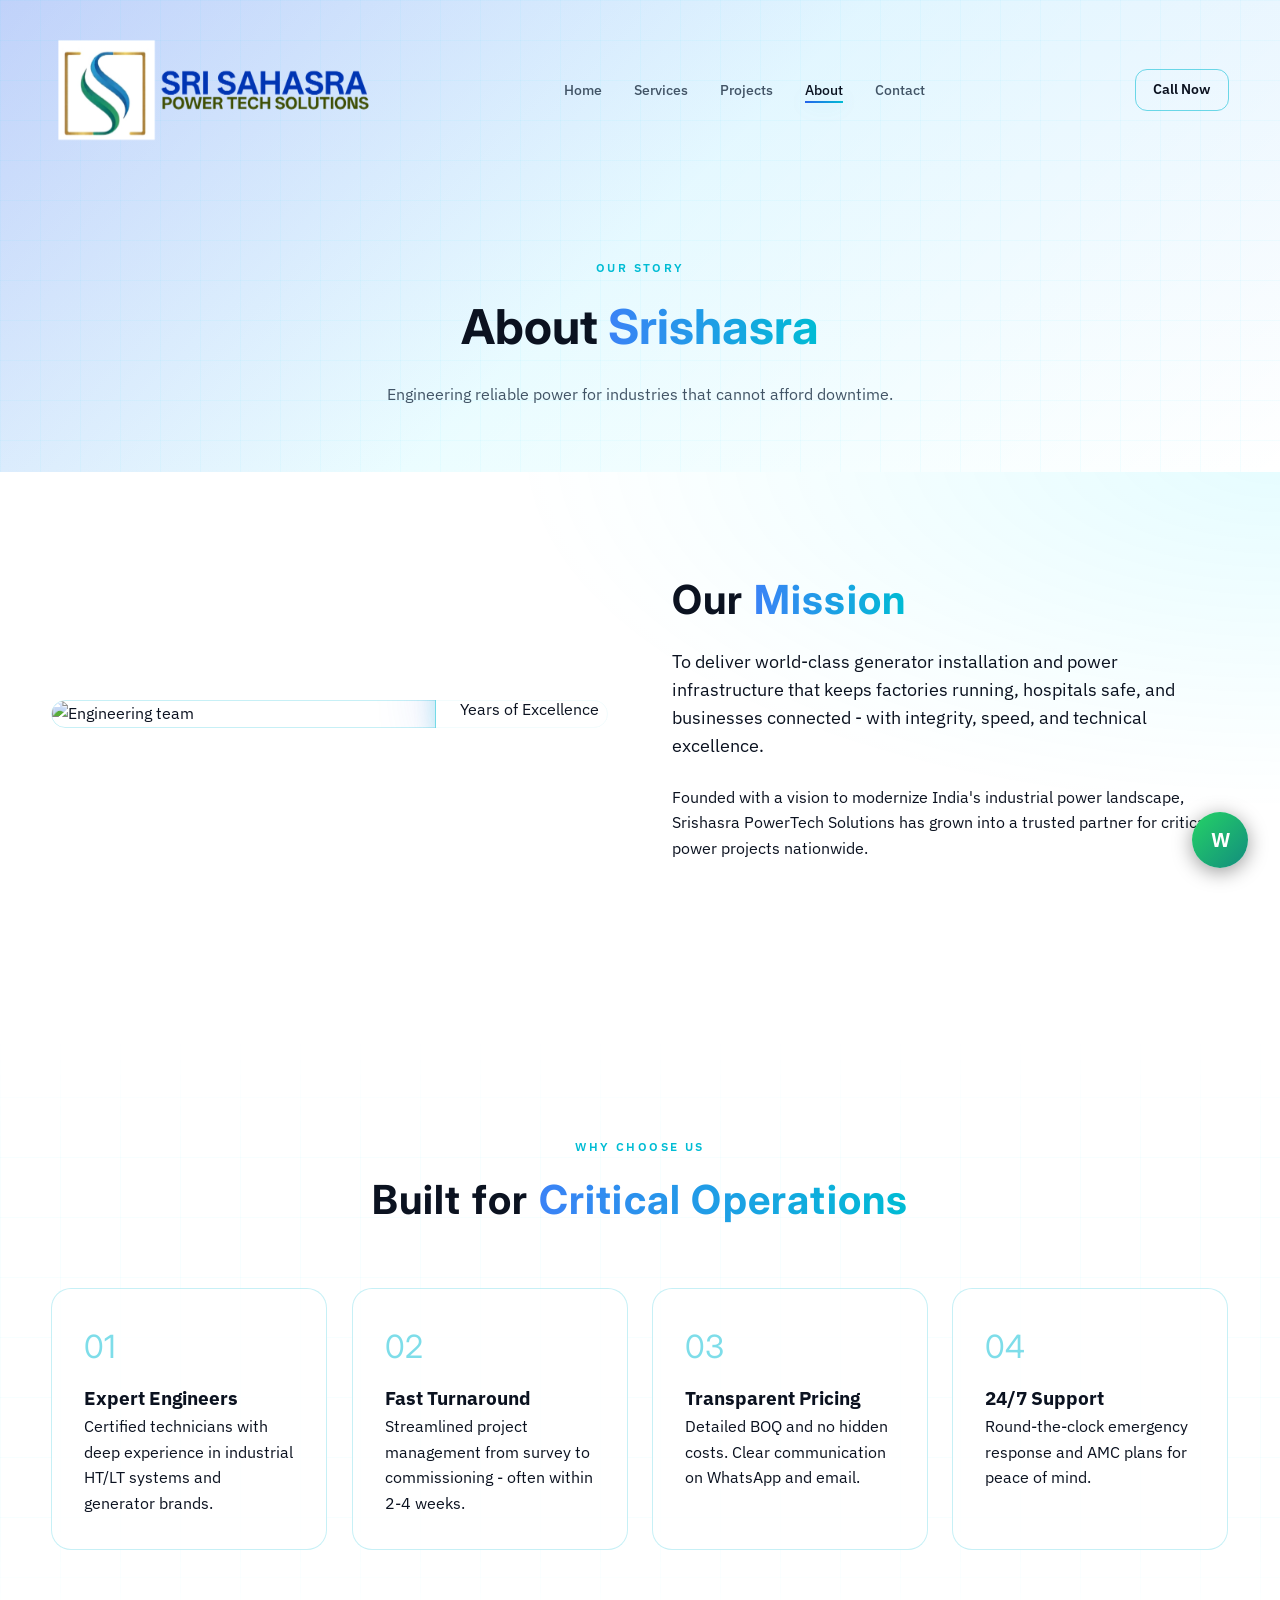
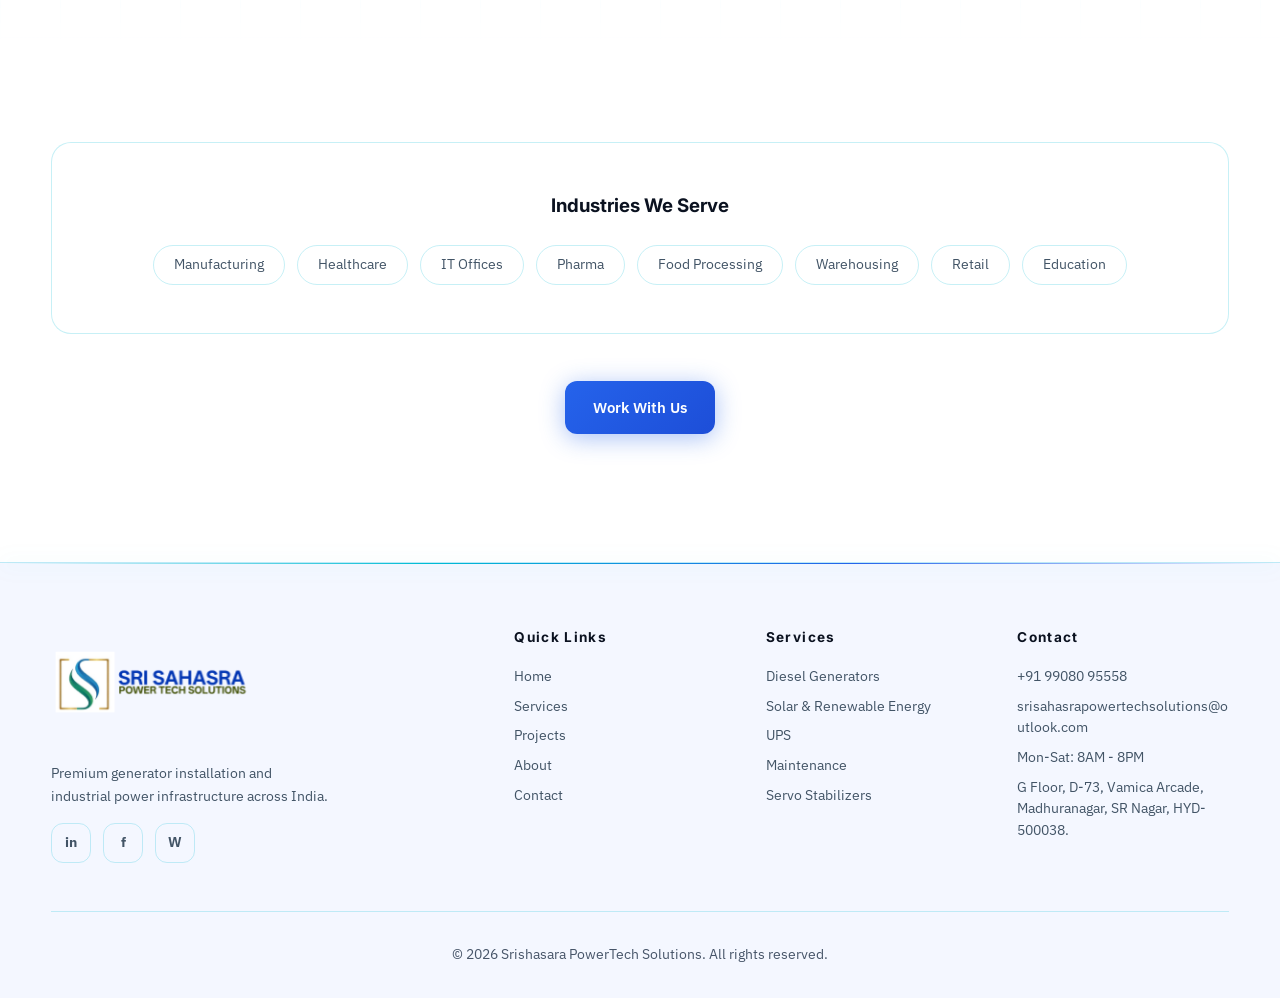
==== commit 4893a4d5: "Add files via upload" ====
--- a/about.html
+++ b/about.html
@@ -8,27 +8,16 @@
   <link rel="preconnect" href="https://fonts.googleapis.com">
   <link rel="preconnect" href="https://fonts.gstatic.com" crossorigin>
   <link href="https://fonts.googleapis.com/css2?family=IBM+Plex+Sans:wght@300;400;500;600;700&family=Inter:wght@400;500;600;700;800&display=swap" rel="stylesheet">
-  <link rel="stylesheet" href="css/styles.css?v=16">
+  <link rel="stylesheet" href="css/styles.css?v=22">
 </head>
 <body>
   <div class="cursor-glow" aria-hidden="true"></div>
   <header class="header" id="header">
-    <div class="header-top">
-      <div class="header-top__contact">
-        <a href="tel:+919908095558" class="header-top__pill"><span>📞</span>+91 99080 95558</a>
-        <a href="mailto:srisahasrapowertechsolutions@outlook.com" class="header-top__pill"><span>✉️</span>srisahasrapowertechsolutions@outlook.com</a>
-      </div>
-      <div class="header-top__social">
-        <a href="https://www.facebook.com/" target="_blank" rel="noopener" class="header-top__social-link">f</a>
-        <a href="https://www.instagram.com/" target="_blank" rel="noopener" class="header-top__social-link">IG</a>
-        <a href="https://www.youtube.com/" target="_blank" rel="noopener" class="header-top__social-link">YT</a>
-      </div>
-    </div>
     <div class="container header__inner">
       <a href="index.html" class="logo logo--animated" aria-label="Sri Sahasra Power Tech Solutions">
         <span class="logo__glow-ring" aria-hidden="true"></span>
         <span class="logo__shine" aria-hidden="true"></span>
-        <img src="asserts/logo1.png" alt="Sri Sahasra Power Tech Solutions" class="logo__brand-img" width="520" height="150">
+        <img src="asserts/logo1.png" alt="Sri Sahasra Power Tech Solutions" class="logo__brand-img" width="600" height="180">
       </a>
       <nav class="nav" id="nav">
         <ul class="nav__list">
@@ -118,10 +107,50 @@
     <div class="footer__glow" aria-hidden="true"></div>
     <div class="container">
       <div class="footer__grid">
-        <div class="footer__brand"><a href="index.html" class="logo logo--footer"><span class="logo__text"><strong>Srishasara</strong><small>PowerTech Solutions</small></span></a></div>
-        <div class="footer__col"><h4>Links</h4><ul><li><a href="index.html">Home</a></li><li><a href="services.html">Services</a></li><li><a href="contact.html">Contact</a></li></ul></div>
+        <div class="footer__brand">
+          <a href="index.html" class="logo logo--footer" aria-label="Sri Sahasra Power Tech Solutions">
+            <img src="asserts/logo1.png" alt="Sri Sahasra Power Tech Solutions" class="logo__brand-img logo__brand-img--footer" width="420" height="110">
+          </a>
+          <p>Premium generator installation and industrial power infrastructure across India.</p>
+          <div class="footer__social">
+            <a href="#" aria-label="LinkedIn">in</a>
+            <a href="#" aria-label="Facebook">f</a>
+            <a href="https://wa.me/919908095558" aria-label="WhatsApp">W</a>
+          </div>
+        </div>
+        <div class="footer__col">
+          <h4>Quick Links</h4>
+          <ul>
+            <li><a href="index.html">Home</a></li>
+            <li><a href="services.html">Services</a></li>
+            <li><a href="projects.html">Projects</a></li>
+            <li><a href="about.html">About</a></li>
+            <li><a href="contact.html">Contact</a></li>
+          </ul>
+        </div>
+        <div class="footer__col">
+          <h4>Services</h4>
+          <ul>
+            <li><a href="services.html#installation">Diesel Generators</a></li>
+            <li><a href="services.html#solar">Solar &amp; Renewable Energy</a></li>
+            <li><a href="services.html#ups">UPS</a></li>
+            <li><a href="services.html#maintenance">Maintenance</a></li>
+            <li><a href="services.html#stabilizer">Servo Stabilizers</a></li>
+          </ul>
+        </div>
+        <div class="footer__col">
+          <h4>Contact</h4>
+          <ul>
+            <li><a href="tel:+919908095558">+91 99080 95558</a></li>
+            <li><a href="mailto:srisahasrapowertechsolutions@outlook.com">srisahasrapowertechsolutions@outlook.com</a></li>
+            <li>Mon-Sat: 8AM - 8PM</li>
+            <li>G Floor, D-73, Vamica Arcade, Madhuranagar, SR Nagar, HYD-500038.</li>
+          </ul>
+        </div>
       </div>
-      <div class="footer__bottom"><p>&copy; 2026 Srishasara PowerTech Solutions.</p></div>
+      <div class="footer__bottom">
+        <p>&copy; 2026 Srishasara PowerTech Solutions. All rights reserved.</p>
+      </div>
     </div>
   </footer>
   <a href="https://wa.me/919908095558" class="fab fab--whatsapp" target="_blank" rel="noopener" aria-label="WhatsApp">W</a>
--- a/css/styles.css
+++ b/css/styles.css
@@ -19,8 +19,8 @@
   --gradient-hero: linear-gradient(135deg, rgba(37, 99, 235, 0.25) 0%, rgba(0, 229, 255, 0.08) 50%, transparent 100%);
   --font-heading: 'Inter', sans-serif;
   --font-body: 'IBM Plex Sans', sans-serif;
-  --header-h: 160px;
-  --header-total-h: 240px;
+  --header-h: 190px;
+  --header-total-h: 190px;
   --radius: 12px;
   --radius-lg: 20px;
   --transition: 0.35s cubic-bezier(0.4, 0, 0.2, 1);
@@ -182,9 +182,9 @@
   position: relative;
   z-index: 2;
   display: block;
-  height: 150px;
+  height: 180px;
   width: auto;
-  max-width: min(520px, 62vw);
+  max-width: min(600px, 64vw);
   object-fit: contain;
   transform-origin: left center;
   will-change: transform, opacity, filter;
@@ -193,10 +193,10 @@
 
 .logo__glow-ring {
   position: absolute;
-  left: 14px;
+  left: 16px;
   top: 50%;
-  width: 118px;
-  height: 118px;
+  width: 140px;
+  height: 140px;
   transform: translateY(-50%);
   border-radius: 12px;
   background: radial-gradient(circle, rgba(0, 229, 255, 0.22), transparent 70%);
@@ -1163,8 +1163,41 @@
   grid-column: 1 / -1;
   display: grid;
   grid-template-columns: auto 1fr auto;
-  gap: 2rem;
+  gap: 0.5rem 2rem;
   align-items: center;
+}
+
+.service-card--wide .service-card__icon {
+  grid-column: 1;
+  grid-row: 1 / span 3;
+  margin-bottom: 0;
+  align-self: start;
+}
+
+.service-card--wide h3 {
+  grid-column: 2;
+  grid-row: 1;
+  margin-bottom: 0;
+}
+
+.service-card--wide p {
+  grid-column: 2;
+  grid-row: 2;
+  margin-bottom: 0;
+}
+
+.service-card--wide .service-card__list {
+  grid-column: 2;
+  grid-row: 3;
+  margin-bottom: 0;
+}
+
+.service-card--wide .btn,
+.service-card--wide .service-card__link {
+  grid-column: 3;
+  grid-row: 1 / span 3;
+  align-self: center;
+  white-space: nowrap;
 }
 
 .service-card__glow {
@@ -1629,6 +1662,26 @@
   max-width: 280px;
 }
 
+.logo--footer {
+  display: inline-flex;
+  align-items: center;
+}
+
+.logo__brand-img--footer {
+  display: block;
+  height: 110px;
+  width: auto;
+  max-width: min(420px, 92vw);
+  object-fit: contain;
+}
+
+.footer__bottom-logo {
+  display: inline-flex;
+  align-items: center;
+  justify-content: center;
+  margin-bottom: 1rem;
+}
+
 .footer__social {
   display: flex;
   gap: 0.75rem;
@@ -1652,6 +1705,10 @@
   color: var(--cyan);
 }
 
+.footer__col {
+  min-width: 0;
+}
+
 .footer__col h4 {
   font-family: var(--font-heading);
   font-size: 0.85rem;
@@ -1660,11 +1717,23 @@
   color: var(--text);
 }
 
-.footer__col li { margin-bottom: 0.5rem; }
+.footer__col ul {
+  list-style: none;
+  padding: 0;
+  margin: 0;
+}
+
+.footer__col li {
+  margin-bottom: 0.5rem;
+  line-height: 1.5;
+  color: var(--text-muted);
+  font-size: 0.9rem;
+}
 
 .footer__col a {
   color: var(--text-muted);
   font-size: 0.9rem;
+  word-break: break-word;
 }
 
 .footer__bottom {
@@ -1752,27 +1821,52 @@
 
 /* Large Desktop (1024px - 1199px) */
 @media (max-width: 1024px) {
-  :root { --header-h: 130px; --header-total-h: 190px; }
+  :root { --header-h: 155px; --header-total-h: 155px; }
 
   .hero { padding: calc(var(--header-total-h) + 1.5rem) 0 3rem; }
   .hero__title { font-size: clamp(1.75rem, 4vw, 2.75rem); }
   .hero__content { max-width: 100%; }
 
   .logo__brand-img {
-    height: 110px;
-    max-width: min(420px, 58vw);
+    height: 132px;
+    max-width: min(500px, 60vw);
   }
   
   .about-split { grid-template-columns: 1fr; gap: 2.5rem; }
   .about-split__badge { bottom: -0.5rem; right: -0.5rem; }
   
   .contact-grid { grid-template-columns: 1fr; gap: 2rem; }
-  .footer__grid { grid-template-columns: 1fr 1fr; gap: 2rem; }
+  .footer__grid {
+    grid-template-columns: repeat(3, minmax(0, 1fr));
+    gap: 2rem;
+  }
+  .footer__brand { grid-column: 1 / -1; }
   
   .service-card--wide {
     grid-template-columns: 1fr;
-    text-align: center;
-    gap: 1.5rem;
+    gap: 1rem;
+    text-align: left;
+  }
+
+  .service-card--wide .service-card__icon,
+  .service-card--wide h3,
+  .service-card--wide p,
+  .service-card--wide .service-card__list,
+  .service-card--wide .btn,
+  .service-card--wide .service-card__link {
+    grid-column: 1;
+    grid-row: auto;
+    align-self: auto;
+  }
+
+  .service-card--wide .service-card__icon {
+    margin-bottom: 0.5rem;
+  }
+
+  .service-card--wide .btn,
+  .service-card--wide .service-card__link {
+    width: 100%;
+    white-space: normal;
   }
   
   .projects-preview { grid-template-columns: repeat(2, 1fr); gap: 1.25rem; }
@@ -1781,7 +1875,7 @@
 
 /* Tablet (768px - 1023px) */
 @media (max-width: 1023px) {
-  :root { --header-h: 108px; --header-total-h: 168px; }
+  :root { --header-h: 130px; --header-total-h: 130px; }
 
   .hamburger { display: flex; }
   .header__cta { display: none; }
@@ -1792,19 +1886,19 @@
   }
 
   .logo__brand-img {
-    height: 88px;
-    max-width: min(340px, 52vw);
+    height: 108px;
+    max-width: min(400px, 54vw);
   }
 
   .logo__glow-ring {
     left: 10px;
-    width: 72px;
-    height: 72px;
+    width: 88px;
+    height: 88px;
   }
 
   .logo__shine {
     left: 8px;
-    width: 88px;
+    width: 104px;
     top: 6px;
     bottom: 6px;
   }
@@ -1893,7 +1987,10 @@
   .gallery-card__images.single img { height: 280px; }
   .gallery-card__info { padding: 1.5rem; }
   
-  .footer__grid { grid-template-columns: 1fr 1fr; gap: 1.5rem; }
+  .footer__grid {
+    grid-template-columns: repeat(3, minmax(0, 1fr));
+    gap: 1.5rem;
+  }
   .footer__brand { grid-column: 1 / -1; }
   
   .fab--call { right: 1.5rem; bottom: 5rem; }
@@ -1909,25 +2006,25 @@
 /* Small Tablet / Large Mobile (640px - 767px) */
 @media (max-width: 767px) {
   :root {
-    --header-h: 92px;
-    --header-total-h: 148px;
+    --header-h: 110px;
+    --header-total-h: 110px;
     --container: min(94vw, 800px);
   }
 
   .logo__brand-img {
-    height: 68px;
-    max-width: min(260px, 48vw);
+    height: 84px;
+    max-width: min(300px, 50vw);
   }
 
   .logo__glow-ring {
     left: 8px;
-    width: 56px;
-    height: 56px;
+    width: 68px;
+    height: 68px;
   }
 
   .logo__shine {
     left: 6px;
-    width: 68px;
+    width: 80px;
   }
 
   .header-top {
@@ -2049,6 +2146,23 @@
     gap: 1rem;
     text-align: left;
   }
+
+  .service-card--wide .service-card__icon,
+  .service-card--wide h3,
+  .service-card--wide p,
+  .service-card--wide .service-card__list,
+  .service-card--wide .btn,
+  .service-card--wide .service-card__link {
+    grid-column: 1;
+    grid-row: auto;
+    align-self: auto;
+  }
+
+  .service-card--wide .btn,
+  .service-card--wide .service-card__link {
+    width: 100%;
+    white-space: normal;
+  }
   
   .testimonials-grid { grid-template-columns: 1fr; gap: 1rem; }
   .testimonial-card { padding: 1.25rem; }
@@ -2136,8 +2250,8 @@
 /* Mobile (480px - 639px) */
 @media (max-width: 639px) {
   :root {
-    --header-h: 82px;
-    --header-total-h: 132px;
+    --header-h: 98px;
+    --header-total-h: 98px;
     --container: min(94vw, 700px);
   }
 
@@ -2151,19 +2265,19 @@
   }
 
   .logo__brand-img {
-    height: 56px;
-    max-width: min(220px, 46vw);
+    height: 68px;
+    max-width: min(250px, 48vw);
   }
 
   .logo__glow-ring {
     left: 6px;
-    width: 46px;
-    height: 46px;
+    width: 54px;
+    height: 54px;
   }
 
   .logo__shine {
     left: 5px;
-    width: 54px;
+    width: 64px;
     top: 4px;
     bottom: 4px;
   }
@@ -2324,6 +2438,11 @@
   .footer { padding: 2.5rem 1rem 1rem; }
   .footer__grid { grid-template-columns: 1fr; gap: 1.25rem; }
   .footer__brand p { font-size: 0.8rem; margin: 0.75rem 0; }
+
+  .logo__brand-img--footer {
+    height: 88px;
+    max-width: min(340px, 88vw);
+  }
   .footer__col h4 { font-size: 0.75rem; margin-bottom: 0.6rem; }
   .footer__col li { margin-bottom: 0.3rem; }
   .footer__col a { font-size: 0.8rem; }
@@ -2395,8 +2514,8 @@
 /* Extra Small Mobile (320px - 479px) */
 @media (max-width: 479px) {
   :root {
-    --header-h: 74px;
-    --header-total-h: 118px;
+    --header-h: 88px;
+    --header-total-h: 88px;
     --container: min(95vw, 600px);
   }
 
@@ -2410,19 +2529,19 @@
   }
 
   .logo__brand-img {
-    height: 48px;
-    max-width: min(190px, 44vw);
+    height: 58px;
+    max-width: min(220px, 46vw);
   }
 
   .logo__glow-ring {
     left: 5px;
-    width: 38px;
-    height: 38px;
+    width: 46px;
+    height: 46px;
   }
 
   .logo__shine {
     left: 4px;
-    width: 46px;
+    width: 54px;
     top: 3px;
     bottom: 3px;
   }
